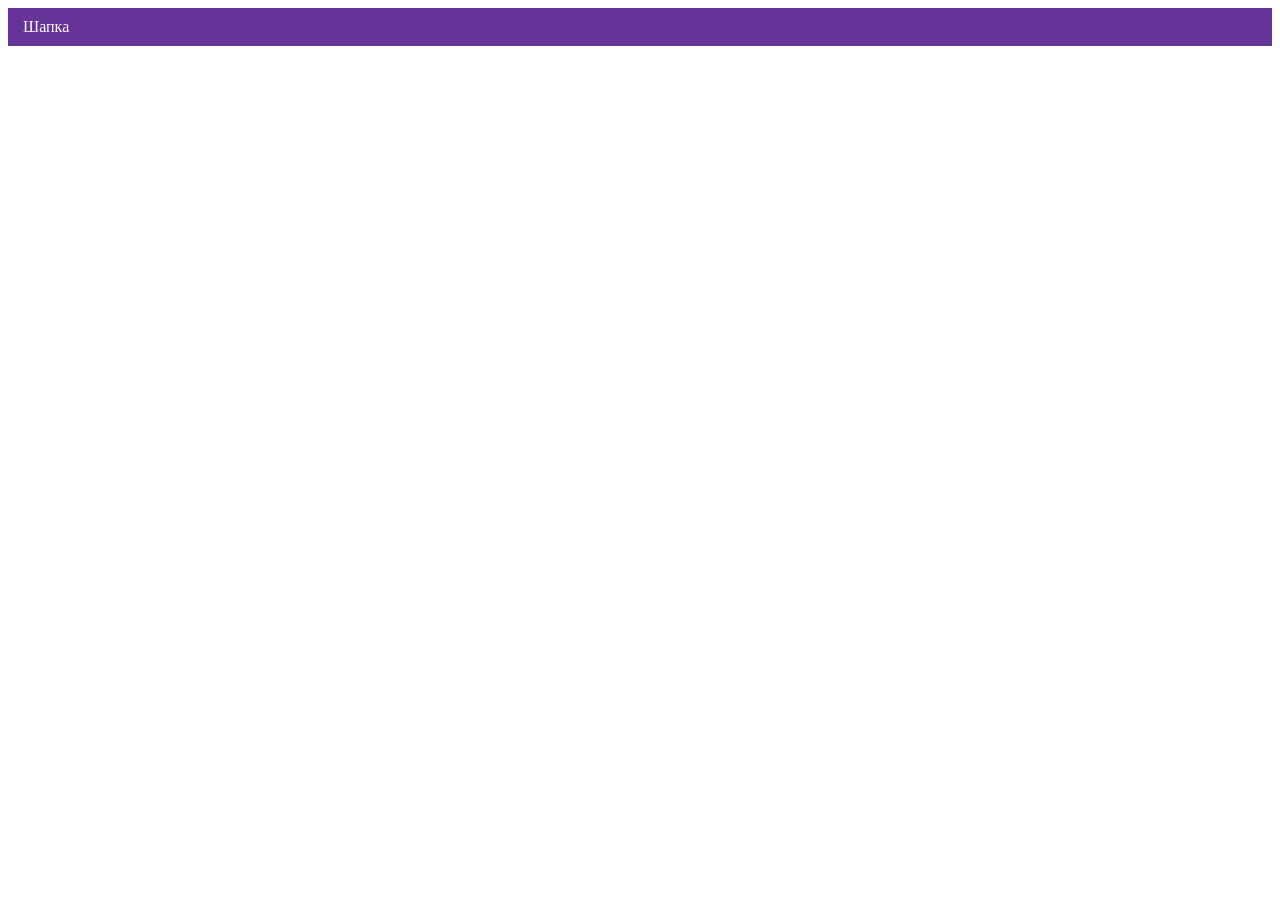
==== index.html @ 8c5cdfcb "Deploying to gh-pages from @ htmlacademy-adaptive/2445839-cat-energy-31@2da6310a0660a07b5dd349ba424e" ====
<!DOCTYPE html><html class="page" lang="ru"><head><meta charset="UTF-8"><title>Название проекта</title><meta name="viewport" content="width=device-width,initial-scale=1"><link rel="stylesheet" href="styles/styles.css"><script src="scripts/index.js" defer="defer"></script></head><body class="page__body"><header class="header">Шапка</header></body></html>
---- styles/styles.css ----
.header{color:#fff;background-color:#639;padding:10px 15px}
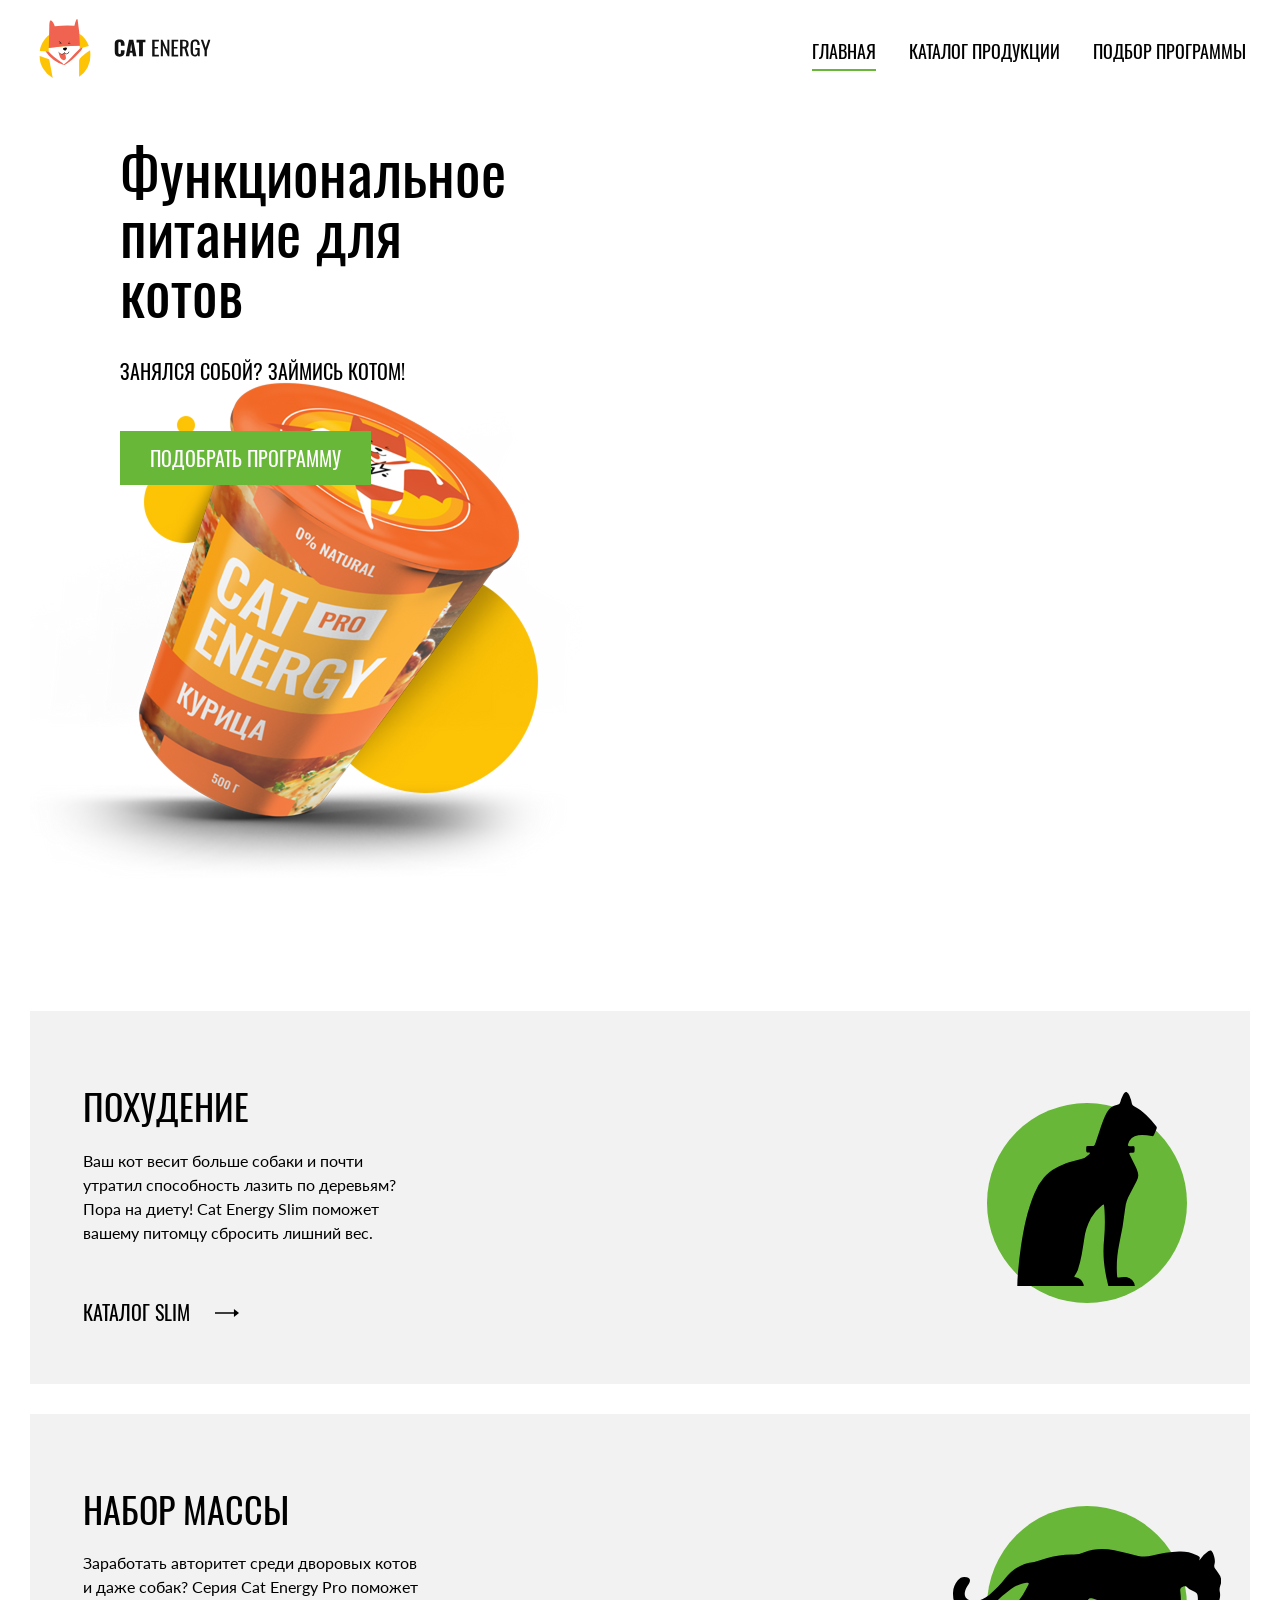
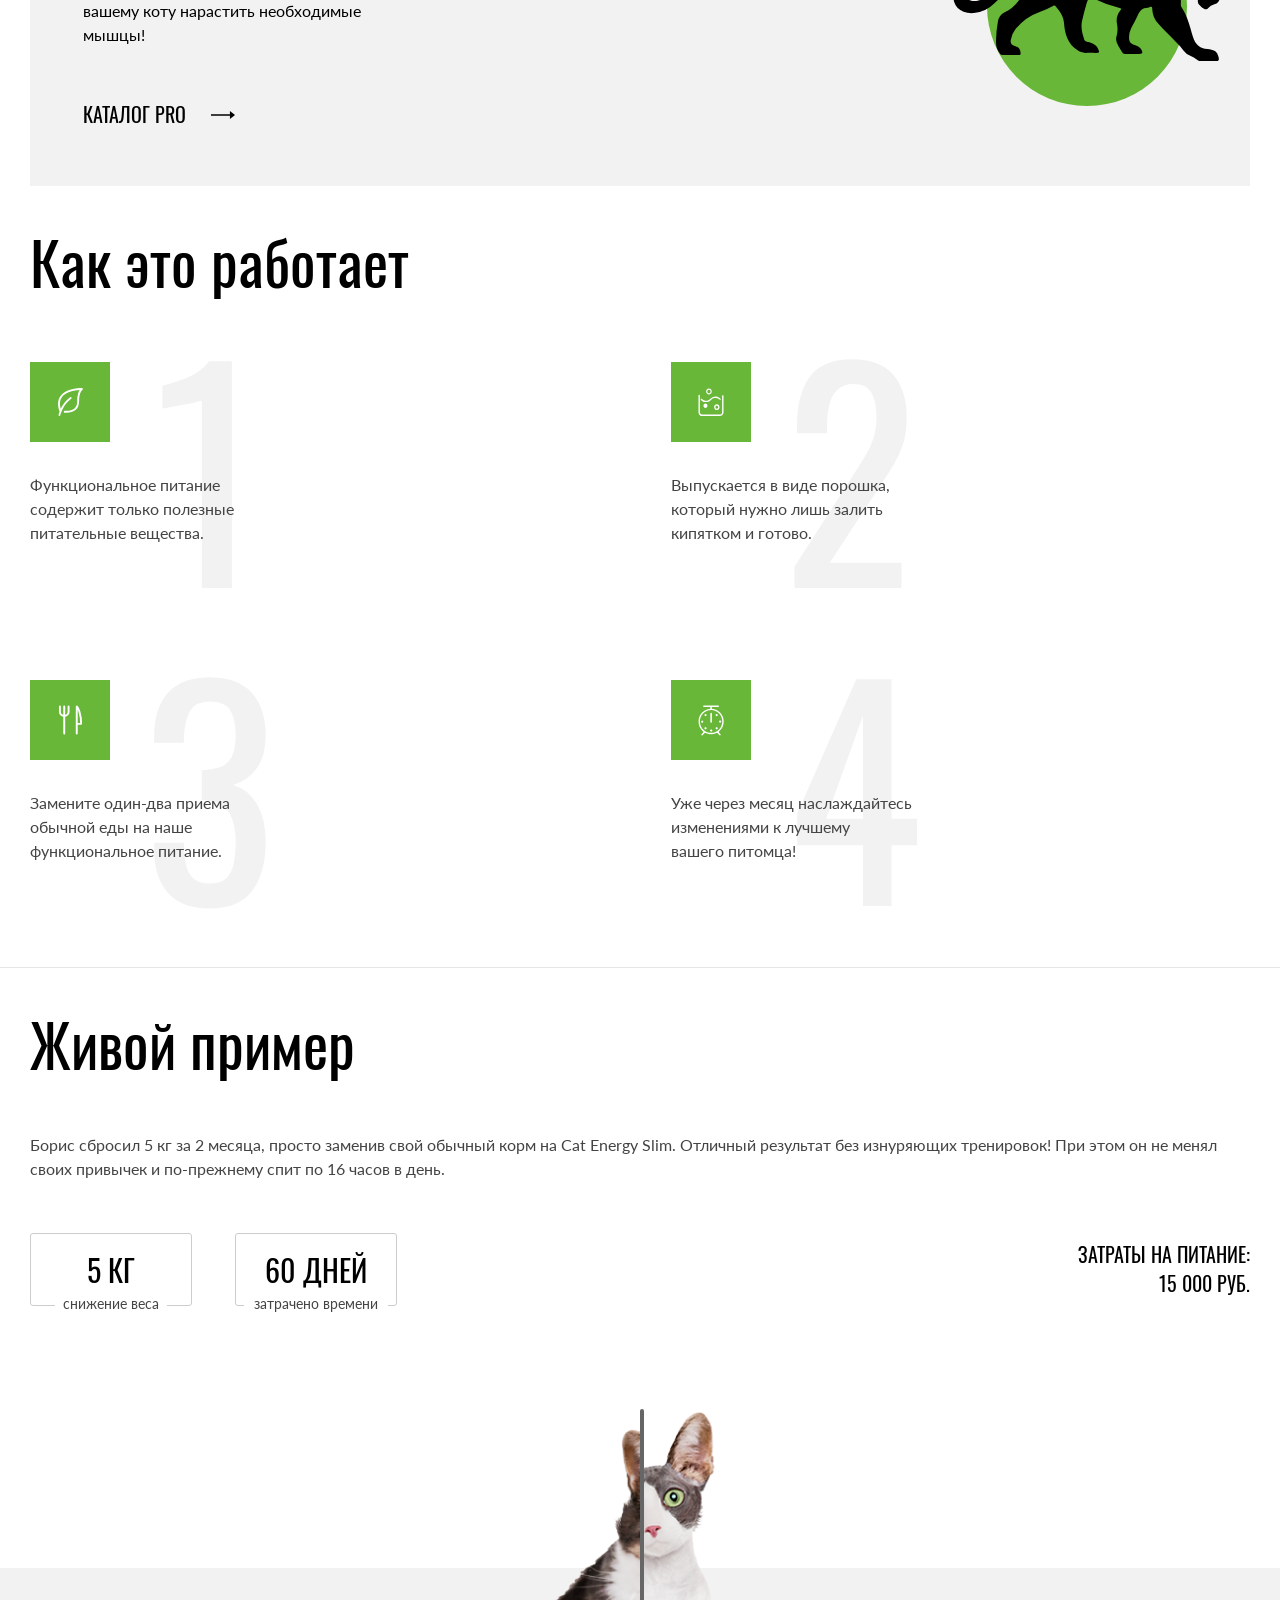
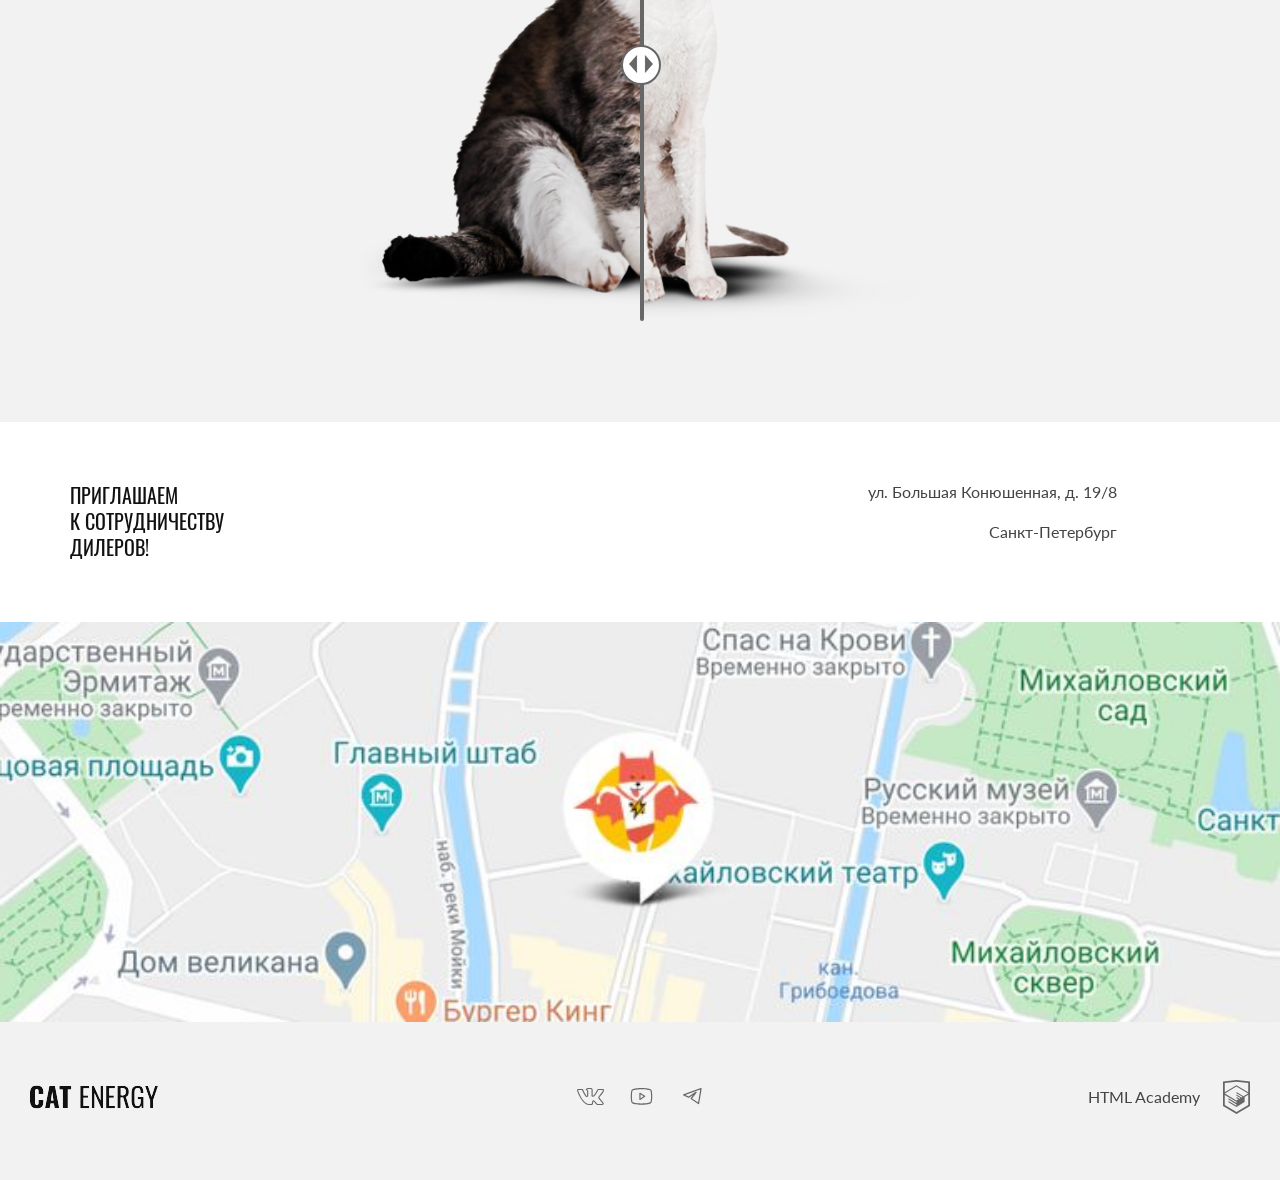
==== commit 5e0b0ff3: "Deploying to gh-pages from @ htmlacademy-adaptive/2445839-cat-energy-31@382e141950855c480a4fcdc29a08" ====
--- a/index.html
+++ b/index.html
@@ -1 +1 @@
-<!DOCTYPE html><html class="page" lang="ru"><head><meta charset="UTF-8"><title>Название проекта</title><meta name="viewport" content="width=device-width,initial-scale=1"><link rel="stylesheet" href="styles/styles.css"><script src="scripts/index.js" defer="defer"></script></head><body class="page__body"><header class="header">Шапка</header></body></html>+<!DOCTYPE html><html class="page" lang="ru"><head><meta charset="UTF-8"><title>Кэт энерджи</title><meta name="viewport" content="width=device-width,initial-scale=1"><link rel="stylesheet" href="styles/styles.css"><link rel="apple-touch-icon" sizes="512x512" href="favicons/android-chrome-512x512.png"><link rel="apple-touch-icon" type="image/png" sizes="192x192" href="favicons/android-chrome-192x192.png"><link rel="apple-touch-icon" sizes="152x152" href="favicons/apple-icon-152x152.png"><link rel="icon" type="image/png" sizes="32x32" href="favicons/favicon-32x32.png"><link rel="icon" type="image/png" sizes="16x16" href="favicons/favicon-16x16.png"><link rel="manifest" href="manifest.webmanifest"><script src="scripts/index.js" defer="defer"></script></head><body class="page__body page__body--color"><!-- шапка сайта --><header class="main-header"><div class="main-header__container container"><a class="logo" href="index.html" aria-label="Логотип компании «Кэт энерджи»"><picture><source media="(min-width:1200px)" width="70" height="59" srcset="images/icons/logo-desktop.svg" type="image/svg+xml"><source media="(min-width:768px)" width="60" height="50" srcset="images/icons/logo-tablet.svg" type="image/svg+xml"><img src="images/icons/logo-mobile.svg" width="33" height="38" alt="Логотип «Супер котик»."></picture><svg class="logo__icon logo__icon--name" focusable="false" role="img" xmlns="http://www.w3.org/2000/svg" width="118" height="21" viewBox="0 0 128 24"><use href="icons/stack.svg#logotypes_logo2-mobile"></use></svg></a><nav class="main-nav main-nav--nojs main-nav--closed"><button class="main-nav__toggle" type="button"><span class="visually-hidden">Открывает меню навигации.</span></button><ul class="sate sate--color"><li class="sate__item sate__item--current sate__item--active"><a class="sate__link" href="#">Главная</a></li><li class="sate__item"><a class="sate__link" href="catalog.html">Каталог продукции</a></li><li class="sate__item"><a class="sate__link" href="#">Подбор программы</a></li></ul></nav></div></header><main class="main-container"><!--  питание для котов --><section class="offer"><div class="container"><div class="offer__wrapper"><h1 class="offer__title">Функциональное питание для котов</h1><p class="offer__text">Занялся собой? Займись котом!</p><a class="offer__link button button--secondary" href="#">Подобрать программу</a></div><div class="offer__images-wrapper"><picture><source media="(min-width:1200px)" width="552" height="499" type="image/png" srcset="images/offer/index-can-desktop@1x.png, images/offer/index-can-desktop@2x.png 2x"><source media="(min-width:768px)" width="709" height="609" srcset="images/offer/index-can-tablet@1x.png, images/offer/index-can-tablet@2x.png 2x" type="image/png"><img class="offer__img" src="images/offer/index-can-mobile@1x.png" width="280" height="270" alt="Питание «Кэт энерджи» с курицей объем 500г." srcset="images/offer/index-can-mobile@2x.png 2x"></picture></div></div></section><!-- Преимущество питания «Кэт энерджи». --><section class="advantages"><div class="container"><h2 class="visually-hidden">Преимущество питания «Кэт энерджи».</h2><ul class="advantages__list"><li class="advantages__item advantages__item--skinny"><h3 class="advantages__title advantages__title--weight-loss">Похудение</h3><p class="advantages__text">Ваш кот весит больше собаки и почти утратил способность лазить по деревьям? Пора на диету! Cat Energy Slim поможет вашему питомцу сбросить лишний вес.</p><a class="advantages__link" href="#">Каталог slim</a></li><li class="advantages__item advantages__item--full"><h3 class="advantages__title advantages__title--weight-gain">Набор массы</h3><p class="advantages__text">Заработать авторитет среди дворовых котов и даже собак? Серия Cat Energy Pro поможет вашему коту нарастить необходимые мышцы!</p><a class="advantages__link" href="#">Каталог pro</a></li></ul></div></section><!-- Достоинство нашей продукции --><section class="dignities"><div class="dignities__container container"><h2 class="visually-hidden">Достоинство нашей продукции.</h2><h3 class="dignities__title">Как это работает</h3><ol class="dignities__list"><li class="dignities__item dignities__item--offer dignities__item--food"><p class="dignities__text">Функциональное питание содержит только полезные питательные вещества.</p></li><li class="dignities__item dignities__item--offer dignities__item--nutrients"><p class="dignities__text">Выпускается в виде порошка, который нужно лишь залить кипятком и готово.</p></li><li class="dignities__item dignities__item--offer dignities__item--replace"><p class="dignities__text">Замените один-два приема обычной еды на наше функциональное питание.</p></li><li class="dignities__item dignities__item--offer dignities__item--changes"><p class="dignities__text">Уже через месяц наслаждайтесь изменениями к лучшему вашего&nbsp;питомца!</p></li></ol></div></section><!-- живой пример --><div class="common"><div class="common__container container"><section class="example"><!-- <div class="example__container container"> --><h2 class="visually-hidden">История живого примера о пользе питания «Кэт энерджи».</h2><h3 class="example__title">Живой пример</h3><div class="example__holderbox"><p class="example__text">Борис сбросил 5 кг за 2 месяца, просто заменив свой обычный корм на Cat Energy Slim. Отличный результат без&nbsp;изнуряющих тренировок! При этом он не менял своих привычек и по-прежнему спит по 16 часов в день.</p><div class="example__box"><div class="example__wrapper"><div class="example__achievement"><b class="example__achievement-desc">5 кг</b><p class="example__achievement-title">снижение веса</p></div><div class="example__achievement"><b class="example__achievement-desc">60 дней</b><p class="example__achievement-title example__achievement-title--title">затрачено времени</p></div></div><!-- </div> --><div class="example__desc-wrapper"><span class="example__desc">Затраты на питание:</span> <span class="example__price">15 000 руб.</span></div></div></div><!-- </div> --></section><!-- слайдер --><section class="slider"><!-- <div class="slider__container container"> --><h2 class="visually-hidden">Слайдер</h2><div class="slider__images" style="--curtain-place: 0.5;"><picture><source media=" (min-width:768px)" width="560" height="512" type="image/png" srcset="images/slider/slider1-desktop@1x.png, images/slider/slider1-desktop@2x.png 2x"><img class="slider__img slider__img--before" src="images/slider/slider1-mobile@1x.png" width="280" height="256" alt="Первый фрагмент: «Толстый кот»." srcset="images/slider/slider1-mobile@2x.png 2x"></picture><div class="slider__toggles"><button class="slider__toggle slider__toggle--forward" type="button"><span class="visually-hidden">Вперед</span></button></div><picture><source media="(min-width:768px)" width="560" height="512" type="image/png" srcset="images/slider/slider2-desktop@1x.png, images/slider/slider2-desktop@2x.png 2x"><img class="slider__img slider__img--after" src="images/slider/slider2-mobile@1x.png" width="280" height="256" alt="Второй фрагмент «Худой кот»." srcset="images/slider/slider2-mobile@2x.png 2x"></picture></div></section></div></div></main><!-- футер --><footer class="main-footer"><!-- наш адрес --><section class="address"><h2 class="visually-hidden">Наш адрес</h2><div class="address__container container"><div class="address__wrapper"><p class="address__text">Приглашаем<br>к сотрудничеству<br>дилеров!</p><address class="address__info"><p class="address__info-text">ул. Большая Конюшенная, д.&nbsp;19/8 <span class="address__info-desc">Санкт-Петербург</span></p></address></div></div><div class="address__map"><iframe src="https://www.google.com/maps/embed?pb=!1m18!1m12!1m3!1d577343.9846791526!2d36.72620054888021!3d55.580257059695626!2m3!1f0!2f0!3f0!3m2!1i1024!2i768!4f13.1!3m3!1m2!1s0x46b54afc73d4b0c9%3A0x3d44d6cc5757cf4c!2sMoscow!5e0!3m2!1sen!2sru!4v1716746163456!5m2!1sen!2sru" allowfullscreen="" loading="lazy" referrerpolicy="no-referrer-when-downgrade"></iframe></div></section><section class="main-footer__social"><div class="main-footer__container container"><h2 class="visually-hidden">Социальные сети подвала.</h2><div class="name-logo"><a class="name-logo__link" href="index.html" aria-label="Логотип компании «Кэт энерджи»"><svg class="name-logo__icon" focusable="false" role="img" xmlns="http://www.w3.org/2000/svg" width="128" height="24" viewBox="0 0 128 24"><use href="icons/stack.svg#logotypes_logo2-mobile"></use></svg></a></div><ul class="social"><li class="social__item"><a class="social__link social__link--vkontakte" aria-label="Вконтакте" href="#"></a></li><li class="social__item"><a class="social__link social__link--youtube" aria-label="Ютуб" href="#"></a></li><li class="social__item"><a class="social__link social__link--telegram" aria-label="Телеграмм" href="#"></a></li></ul><div class="copy"><a class="copy__link copy__link--icon" href="https://htmlacademy.ru/intensive/adaptive" aria-label="Сайт компании «HTML Academy»"><span class="copy__text">HTML Academy</span></a></div></div></section></footer><script src="index.js"></script></body></html>
--- a/styles/styles.css
+++ b/styles/styles.css
@@ -1 +1 @@
-.header{color:#fff;background-color:#639;padding:10px 15px}+@font-face{font-family:Oswald;font-weight:400;font-style:normal;src:url(../fonts/oswald/oswaldregular.woff2)format("woff2")}@font-face{font-family:Lato;font-weight:400;font-style:normal;src:url(../fonts/lato/Lato-Regular.woff2)format("woff2")}*,* :before,* :after{box-sizing:border-box}picture,source{display:contents}body{color:#444;font-family:Lato,Oswald,Arial,sans-serif;font-style:normal;font-weight:400}.page{height:100%;margin:0 auto}.page__body{color:#444;background-color:#fff;flex-direction:column;min-width:320px;min-height:100%;margin:0 auto;font-family:Lato,Oswald,Arial,sans-serif;font-style:normal;font-weight:400;display:flex}@media (width>=1440px){.page__body--color:before{content:"";background-image:-webkit-linear-gradient(#68b738d9 60% 60%),-webkit-image-set(url(../images/offer/cat-desktop@1x.jpg) 1x),-webkit-linear-gradient(#3e3c40 60% 50%);background-image:linear-gradient(#68b738d9 60% 60%),image-set("../images/offer/cat-desktop@1x.jpg" 1x),linear-gradient(#3e3c40 60% 50%);background-position:0;background-size:50%,720px 694px contain;background-repeat:no-repeat;width:50%;height:694px;position:absolute;right:0}}.container{width:100%;margin:0 auto;padding:0 20px}@media (width>=768px){.container{padding:0 30px}}@media (width>=1440px){.container{max-width:1440px;padding:0 110px;position:relative}}.visually-hidden{clip:rept 0 0 0 0;border:0;width:1px;height:1px;margin:-1px;padding:0;position:absolute;overflow:hidden}.button{text-align:center;color:#fff;text-transform:uppercase;cursor:pointer;background-color:#68b738;border:none;align-self:center;width:auto;min-height:40px;padding:10px 30px;font-family:Oswald,Aria,sans-serif;font-size:16px;line-height:20px;text-decoration:none;display:block}.button:disabled{fill:#222;cursor:default;opacity:.3}.button:not(:disabled):hover,.button:not(:disabled):focus-visible{background-color:#5eaa2f}.button:not(:disabled):active{color:#ffffff4d;background-color:#5eaa2f}.button--primary{color:#444;background-color:#f2f2f2;width:100%}.button--primary:not(:disabled):hover,.button--primary:not(:disabled):focus-visible,.button--primary:not(:disabled):active{color:#444;background-color:#ebebeb}.button--primary:not(:disabled):active{opacity:.7;color:#444}.button--position{position:absolute}.button--big{width:100%}.main-header{width:100%;min-height:38px;margin:0 auto;padding-top:13px;padding-bottom:15px}@media (width>=768px){.main-header{padding:0}}.main-header__container{position:relative}@media (width<=767px){.main-header__container{padding:0}}@media (width>=768px){.main-header__container{justify-content:space-between;align-items:center;column-gap:85px;margin-top:25px;display:flex}}@media (width>=1440px){.main-header__container{margin-top:58px}}.logo{text-align:center;align-items:center;height:38px;display:flex}@media (width<=767px){.logo{padding-left:20px}}@media (width>=768px){.logo{min-width:174px;margin-bottom:0;padding:0}}.logo:not([href]) .logo__icon{color:#222;cursor:default;opacity:.5}.logo[href]:hover,.logo[href]:focus-visible,.logo[href]:hover .logo__icon,.logo[href]:focus-visible .logo__icon{opacity:.8}.logo[href]:active,.logo[href]:active .logo__icon{opacity:.6}.logo__icon--name{width:101px;height:18px;margin-left:56px}@media (width>=768px){.logo__icon--name{margin-left:12px}}@media (width>=1440px){.logo__icon--name{width:118px;height:21px}}.logo__icon--catalog{height:21px}@media (width<=767px){.main-nav{align-content:center;width:100%}.main-nav--opened .sate{z-index:10;background-color:#fff;width:100%;min-height:20vh;display:block;position:absolute;top:35px;left:0}.main-nav--closed .main-nav__toggle:before{content:"";background-color:#000;width:24px;height:24px;display:block;-webkit-mask-image:url(../icons/stack.svg#logotypes_burger);mask-image:url(../icons/stack.svg#logotypes_burger);-webkit-mask-size:24px;mask-size:24px}.main-nav--opened .main-nav__toggle:before{content:"";background-color:#000;width:25px;height:25px;display:block;-webkit-mask-image:url(../icons/stack.svg#logotypes_Logo_cross);mask-image:url(../icons/stack.svg#logotypes_Logo_cross);-webkit-mask-size:25px;mask-size:25px}.main-nav--nojs .sate{margin-top:15px;display:block;position:static}}@media (width<=767px) and (width>=768px){.main-nav{text-align:center;align-items:center;gap:94px}}@media (width<=767px) and (width>=1440px){.main-nav{justify-content:space-between;display:flex}}@media (width<=767px){.main-nav .main-nav__toggle--close:before{content:"";background-color:#000;width:24px;height:24px;display:block;-webkit-mask-image:url(../icons/stack.svg#logotypes_burger);mask-image:url(../icons/stack.svg#logotypes_burger);-webkit-mask-size:24px;mask-size:24px}.main-nav .main-nav__toggle--open:before{content:"";background-color:#000;width:25px;height:25px;display:block;-webkit-mask-image:url(../icons/stack.svg#logotypes_Logo_cross);mask-image:url(../icons/stack.svg#logotypes_Logo_cross);-webkit-mask-size:25px;mask-size:25px}.main-nav--nojs .main-nav__toggle{display:none}}.main-nav__wrapper{flex-wrap:wrap;display:flex}.main-nav__wrapper--opened .sate{z-index:10;background-color:#fff;width:100%;min-height:20vh;display:block;position:absolute;top:52px;left:0}.main-nav__toggle{text-align:end;cursor:pointer;background-color:#0000;border:none;padding:0;position:absolute;top:5px;right:20px;-webkit-mask-position:50%;mask-position:50%;-webkit-mask-repeat:no-repeat;mask-repeat:no-repeat}.main-nav__toggle:disabled{cursor:default;opacity:.3;background-color:#222}.main-nav__toggle:not(:disabled):hover,.main-nav__toggle:not(:disabled):focus-visible{opacity:.7}.main-nav__toggle:not(:disabled):active{opacity:.5}@media (width>=768px){.main-nav__toggle{display:none}}.main-nav__toggle--open .main-nav__sate{z-index:10;background-color:#fff;width:100%;min-height:40vh;display:block;position:absolute;top:0;left:0}.sate{text-transform:uppercase;color:#000;background-color:#fff;flex-wrap:wrap;margin:15px 0 0;padding:0;font-family:Oswald,Aria,sans-serif;font-size:20px;line-height:20px;list-style-type:none;display:none}@media (width>=768px){.sate{justify-content:space-between;gap:33px;margin-top:0;margin-right:4px;font-size:18px;line-height:24px;display:flex}}@media (width>=1440px){.sate{gap:35px;min-height:36px;margin-right:0;font-size:20px;line-height:29px}.sate--color{background-color:#0000;justify-content:end;width:580px}.sate--color .sate__link{color:#fff}}.sate__item{border-top:1px solid #e6e6e6}@media (width>=768px){.sate__item{border:none;padding:0}}.sate__link{color:#000;text-align:center;flex-wrap:wrap;padding:22px 0 24px;text-decoration:none;display:block}.sate__link:not([href]){color:#222;cursor:default;opacity:.3}.sate__link[href]:hover,.sate__link[href]:focus-visible,.sate__link[href]:active{opacity:.6}.sate__link[href]:active{opacity:.3}@media (width>=768px){.sate__link{padding:14px 0 8px}}.sate__item--current{position:relative}@media (width>=768px){.sate__item--current{display:inline-block}.sate__item--current:before{content:"";background-color:#68b738;width:100%;height:2px;position:absolute;bottom:0;left:0}}@media (width>=1440px){.sate__item--active:before{content:"";background-color:#fff;width:100%;height:2px;position:absolute;bottom:0;left:0}}.main-container{flex-grow:1}.offer{text-align:center;background-image:-webkit-linear-gradient(#68b738d9 63%,#fff 40%),-webkit-image-set(url(../images/offer/cat-mobile@1x.jpg) 1x),-webkit-linear-gradient(90deg,#515055 60%,#444348 50%);background-image:linear-gradient(#68b738d9 63%,#fff 40%),image-set("../images/offer/cat-mobile@1x.jpg" 1x),linear-gradient(90deg,#515055 60%,#444348 50%);background-position:50% 0;background-repeat:no-repeat;background-size:100%,320px 302px;width:100%;min-height:400px;padding:27px 0 42px;position:relative}@media (width>=768px){.offer{background-image:none;min-height:120px;margin-bottom:526px;padding:0}}@media (width>=1440px){.offer{margin-bottom:266px}}.offer__wrapper{flex-direction:column;width:100%;display:flex}@media (width>=768px){.offer__wrapper{width:416px;margin-top:70px;margin-left:90px}}@media (width>=1440px){.offer__wrapper{margin-top:115px;margin-left:80px}}.offer__title{color:#fff;text-align:center;flex-wrap:wrap;min-height:72px;margin:0 auto 25px;font-family:Oswald,Aria,sans-serif;font-size:36px;font-weight:400;line-height:36px;display:flex}@media (width>=768px){.offer__title{color:#000;text-align:left;background-image:none;min-height:120px;margin:0 0 40px;font-size:60px;line-height:60px}}.offer__text{text-transform:uppercase;color:#fff;flex-wrap:wrap;min-height:14px;margin:0 0 29px;padding:0;font-family:Oswald,Aria,sans-serif;font-size:14px;line-height:14px}@media (width>=768px){.offer__text{color:#000;text-align:left;margin-bottom:50px;font-size:20px;line-height:20px}}.offer__link{align-content:center;align-self:center;min-width:280px;font-size:16px;line-height:20px;display:block;position:absolute;bottom:0}@media (width>=768px){.offer__link{align-self:start;min-width:244px;min-height:54px;font-size:20px;line-height:26px;position:static}}.offer__images-wrapper{justify-content:center;display:flex}@media (width>=768px){.offer__images-wrapper{justify-content:start}.offer__img{z-index:-1;display:block;position:absolute;top:70%}}@media (width>=1440px){.offer__img{z-index:2;top:-82px;right:330px}}.advantages{color:#000;margin:20px 0}@media (width>=768px){.advantages{margin:0 0 45px}}@media (width>=1440px){.advantages{margin:82px 0 71px}}.advantages__list{grid-template-columns:1fr;gap:20px;margin:0;padding:0;list-style-type:none;display:grid;position:relative}.advantages__list:last-child{margin-bottom:0}@media (width>=768px){.advantages__list{gap:30px}}@media (width>=1440px){.advantages__list{grid-template-columns:1fr 1fr;gap:80px;display:grid}}.advantages__item{background-color:#f2f2f2;flex-wrap:wrap;width:100%;min-height:266px;padding:30px 20px 18px;position:relative}.advantages__item:before{content:"";background-color:#68b738;border-radius:50%;width:50px;height:50px;position:absolute;top:25px;left:20px}@media (width>=768px){.advantages__item:before{width:200px;height:200px;top:92px;left:auto;right:63px}}@media (width>=1440px){.advantages__item:before{width:100px;height:100px;top:47px;left:52px;right:auto}}@media (width>=768px){.advantages__item{width:100%;min-height:372px;padding:77px 63px 53px 53px}}@media (width>=1440px){.advantages__item{padding:41px 61px 55px 52px}}.advantages__item--skinny:after{content:"";background-image:url(../icons/stack.svg#advantages_cat-slim);background-position:0 0;background-repeat:no-repeat;background-size:36px 50px;width:36px;height:50px;position:absolute;top:22px;left:28px}@media (width>=768px){.advantages__item--skinny:after{background-size:140px 194px;width:140px;height:194px;top:81px;left:auto;right:93px}}@media (width>=1440px){.advantages__item--skinny:after{background-size:70px 97px;width:70px;height:97px;top:41px;left:67px;right:auto}}.advantages__item--full:after{content:"";background-image:url(../icons/stack.svg#advantages_cat2-slim);background-position:0;background-repeat:no-repeat;background-size:67px 28px;width:67px;height:28px;position:absolute;top:33px;left:12px}@media (width>=768px){.advantages__item--full:after{background-size:268px 112px;width:268px;height:112px;top:135px;left:auto;right:29px}}@media (width>=1440px){.advantages__item--full:after{background-size:134px 56px;width:134px;height:56px;top:67px;left:33px;right:auto}}.advantages__title{text-transform:uppercase;text-align:end;flex-wrap:wrap;min-height:37px;margin:0 0 29px;padding-left:70px;font-family:Oswald,Aria,sans-serif;font-size:24px;font-weight:400;line-height:37px}@media (width>=768px){.advantages__title{text-align:left;margin-bottom:24px;padding-left:0;font-size:36px;line-height:36px}}@media (width>=1440px){.advantages__title{text-align:end;align-content:center;min-height:36px;margin-bottom:73px;padding-top:38px;padding-left:162px}}.advantages__title--weight-loss{width:180px}@media (width>=1440px){.advantages__title--weight-loss{width:326px}}.advantages__title--weight-gain{flex-wrap:wrap;width:208px}@media (width>=768px){.advantages__title--weight-gain{width:206px;min-height:36px}}@media (width>=1440px){.advantages__title--weight-gain{width:368px}}.advantages__text{flex-wrap:wrap;width:100%;margin:0 0 38px;font-family:Lato,Aria,sans-serif;font-size:14px;font-weight:400;line-height:18px}@media (width>=768px){.advantages__text{width:340px;min-height:96px;margin-bottom:48px;font-size:16px;line-height:24px}}@media (width>=1440px){.advantages__text{width:100%;min-height:72px;margin-bottom:23px}}.advantages__link{text-align:left;color:#000;text-transform:uppercase;flex-wrap:wrap;align-items:center;width:100%;min-height:24px;padding:4px 0;font-family:Oswald,Aria,sans-serif;font-size:16px;line-height:16px;text-decoration:none;display:inline-block;position:relative}.advantages__link:before{content:"";background-color:#d9d9d9;width:100%;height:1px;position:absolute;top:-15px;left:0}@media (width>=768px){.advantages__link:before{height:0}}.advantages__link:after{content:"";background-color:#000;width:24px;height:12px;margin-left:15px;display:inline-block;position:absolute;top:7px;-webkit-mask-image:url(../icons/stack.svg#advantages_arrow-big);mask-image:url(../icons/stack.svg#advantages_arrow-big);-webkit-mask-position:50%;mask-position:50%;-webkit-mask-size:24px 12px;mask-size:24px 12px;-webkit-mask-repeat:no-repeat;mask-repeat:no-repeat}@media (width>=768px){.advantages__link:after{margin-left:25px;top:14px}}.advantages__link:not([href]):after{fill:#222;cursor:default;opacity:.3}.advantages__link[href]:hover:after,.advantages__link[href]:focus-visible:after{width:32px;height:12px;-webkit-mask-size:32px 12px;mask-size:32px 12px}.advantages__link[href]:active,.advantages__link[href]:active:before{opacity:.3}@media (width>=768px){.advantages__link{width:165px;min-height:38px;font-size:20px;line-height:30px}}.dignities{width:100%;min-height:100%;margin-bottom:49px;position:relative}@media (width>=768px){.dignities{margin-bottom:47px}.dignities:before{content:"";border-bottom:1px solid #e6e6e6;width:100%;height:1px;position:absolute;bottom:-47px}}@media (width>=1440px){.dignities{margin-bottom:69px}.dignities:before{border-bottom:none;height:0}}.dignities__title{color:#000;flex-wrap:wrap;margin:0 0 40px;font-family:Oswald,Aria,sans-serif;font-size:36px;font-weight:400;line-height:40px}@media (width>=768px){.dignities__title{margin-bottom:31px;font-size:60px;line-height:60px}}.dignities__list{counter-reset:example 0;grid-template-columns:1fr;width:100%;margin:0;padding:0;list-style-type:none;display:grid}@media (width>=768px){.dignities__list{grid-template-columns:repeat(2,auto);gap:37px 63px}}@media (width>=1440px){.dignities__list{grid-template-columns:repeat(4,auto);gap:0}}.dignities__item{counter-increment:example 1;min-height:60px;margin-bottom:20px;padding-left:80px;display:flex;position:relative}.dignities__item:last-child{margin-bottom:0}.dignities__item--offer{width:100%}.dignities__item--offer:after{content:"";background-color:#68b738;background-position:50%;background-repeat:no-repeat;align-content:center;width:60px;height:60px;position:absolute;top:0;left:0}@media (width>=768px){.dignities__item--offer:after{width:80px;height:80px;top:40px;left:0}.dignities__item{min-height:280px;margin:0;padding-left:0}.dignities__item:before{text-align:end;content:counters(example,".");font-family:Oswald,Aria,sans-serif;font-weight:inherit;color:#f2f2f2;font-size:280px;line-height:280px;position:absolute;right:0}}.dignities__item--food:after{background-image:url(../icons/stack.svg#dignities_icon-leaf);background-size:24px 28px}@media (width>=768px){.dignities__item--food{width:230px;margin-right:94px}.dignities__item--food:after{background-size:30px 32px}}.dignities__item--nutrients:after{background-image:url(../icons/stack.svg#dignities_icon-powder);background-size:26px 29px}@media (width>=768px){.dignities__item--nutrients{width:246px;margin-right:79px}}.dignities__item--replace:after{background-image:url(../icons/stack.svg#dignities_icon-eat);background-size:25px 30px}@media (width>=768px){.dignities__item--replace{width:247px;margin-right:77px}}.dignities__item--changes:after{background-image:url(../icons/stack.svg#dignities_icon-watch);background-size:26px 31px}@media (width>=768px){.dignities__item--changes{width:250px}.dignities__item--changes:after{margin-right:0}}.dignities__text{flex-wrap:wrap;width:100%;margin:0;padding:2px 0 4px;font-family:Lato,Aria,sans-serif;font-size:14px;line-height:18px}@media (width>=768px){.dignities__text{text-align:start;z-index:2;align-self:end;margin-bottom:54px;padding-top:151px;font-size:16px;line-height:24px}}.common{background-color:#eaeaea}@media (width>=768px){.common{background-image:linear-gradient(#fff 55%,#f2f2f2 55%)}}@media (width>=1440px){.common{background-image:linear-gradient(#fff 23%,#f2f2f2 23%)}.common__container{justify-content:space-between;display:flex}}.example{font-weight:inherit;padding:25px 0 20px}@media (width>=768px){.example{margin:92px 0 74px;padding:0}}@media (width>=1440px){.example{margin-top:0;margin-bottom:0}}.example__title{font-family:Oswald,Aria,sans-serif;font-size:36px;font-weight:inherit;color:#000;flex-wrap:wrap;min-height:40px;margin:0 0 40px;line-height:40px}@media (width>=768px){.example__title{min-height:60px;margin-bottom:60px;font-size:60px;line-height:60px}}@media (width>=1440px){.example__title{margin-bottom:76px}.example__holderbox{width:436px;min-height:317px;padding:70px 0 75px}}.example__text{text-align:left;flex-wrap:wrap;margin:0 0 12px;font-family:Lato,Aria,sans-serif;font-size:14px;line-height:18px}@media (width>=768px){.example__text{font-size:16px;line-height:24px}}@media (width>=1440px){.example__text{margin:0}}@media (width>=768px){.example__box{column-gap:43px;margin-top:52px;margin-left:auto;display:flex}}@media (width>=1440px){.example__box{flex-wrap:wrap;margin-top:69px}}.example__wrapper{grid-template-columns:repeat(2,1fr);align-content:center;gap:32px;min-height:70px;margin-bottom:29px;display:grid}@media (width>=768px){.example__wrapper{gap:43px}}@media (width>=1440px){.example__wrapper{margin-bottom:60px}}.example__achievement{text-align:center;border:1px solid #cdcdcd;border-radius:3px;align-content:center;min-width:124px;min-height:56px;padding:14px 12px 15px;position:relative}@media (width>=768px){.example__achievement{width:162px;min-height:73px}}.example__achievement-desc{font-weight:inherit;text-align:center;color:#000;text-transform:uppercase;flex-wrap:wrap;min-height:24px;padding:0 auto;font-family:Oswald,Aria,sans-serif;font-size:24px;line-height:24px}@media (width>=768px){.example__achievement-desc{padding-bottom:11px;font-size:30px;line-height:37px}}.example__achievement-title{background-color:#eaeaea;width:70%;min-height:24px;margin:0;padding:0 10px;font-family:Lato,Aria,sans-serif;font-size:12px;line-height:12px;display:block;position:absolute;top:calc(100% - 8px);left:50%;transform:translate(-50%)}@media (width>=768px){.example__achievement-title{background-color:#fff;min-height:14px;padding:0 5px;font-size:14px;line-height:14px}.example__achievement-title--title{width:90%}}@media (width>=1440px){.example__achievement-title{background-color:#f2f2f2}}.example__desc-wrapper{text-transform:uppercase;color:#000;flex-wrap:wrap;justify-content:center;margin:0 auto;display:flex}@media (width>=768px){.example__desc-wrapper{flex-direction:column;justify-content:start;margin:0 0 0 auto;padding-top:11px}}@media (width>=1440px){.example__desc-wrapper{flex-direction:row;margin:0;padding:0}}.example__desc{font-family:Oswald,Aria,sans-serif;font-size:14px;font-weight:400;line-height:20px}@media (width>=768px){.example__desc{text-align:end;min-height:20px;margin:0;font-size:20px;line-height:20px}}@media (width>=1440px){.example__desc{margin-right:65px}}.example__price{text-transform:uppercase;color:#000;flex-wrap:wrap;margin-left:3px;font-family:Oswald,Aria,sans-serif;font-size:14px;line-height:20px;display:block}@media (width>=768px){.example__price{text-align:end;min-height:20px;margin:0;padding-top:9px;font-size:20px;line-height:20px;display:block}}@media (width>=1440px){.example__price{padding:0}}.slider{margin:0 auto;padding-bottom:40px;position:relative}@media (width>=768px){.slider{padding-bottom:101px}}@media (width>=1440px){.slider{width:560px;margin:0;padding-bottom:85px}}.slider__images{--curtain-place:.5;grid-template-columns:calc(var(--curtain-place)*100%)auto calc((1 - var(--curtain-place))*100%);aspect-ratio:280/256;width:min(100%,560px);margin:0 auto;display:grid;position:relative}.slider__img{object-fit:cover;width:100%;height:100%;display:block}.slider__img--before{object-position:left}.slider__img--after{object-position:right}.slider__toggles{position:relative}.slider__toggle{cursor:pointer;background-color:#666;border:none;border-radius:2px;width:4px;height:100%;padding:0;position:absolute;top:0;left:51%}@media (width>=1440px){.slider__toggle{left:50%}}.slider__toggle:before{content:"";background-color:#fff;border:2px solid #666;border-radius:50%;width:40px;height:40px;display:block;position:absolute;top:42%;left:-19px}@media (width>=768px){.slider__toggle:before{top:46%}}@media (width>=1440px){.slider__toggle:before{left:-18px}}.slider__toggle:after{content:"";background-color:#666;width:24px;height:18px;display:block;position:absolute;top:46%;left:-10px;-webkit-mask-image:url(../images/slider/slider-button@1x.png);mask-image:url(../images/slider/slider-button@1x.png);-webkit-mask-position:50%;mask-position:50%;-webkit-mask-size:24px 18px;mask-size:24px 18px}@media (width>=768px){.slider__toggle:after{top:48%;left:-11px}}@media (width>=1440px){.slider__toggle:after{left:-10px}}.slider__toggle:hover,.slider__toggle:focus-visible,.slider__toggle:hover:after,.slider__toggle:focus-visible:after{background-color:#68b738;transition:background-color .2s ease-in-out}.slider__toggle:hover:before,.slider__toggle:focus-visible:before{border:2px solid #68b738;transition:background-color .2s ease-in-out}.slider__toggle:active{opacity:.6}.main-footer{width:100%;margin:0 auto}.main-footer__social{text-align:center;background-color:#f2f2f2;padding:40px 0}@media (width>=768px){.main-footer__social{padding:46px 0 55px}}@media (width>=1440px){.main-footer__social{padding-top:56px}}.main-footer__container{padding:0}@media (width>=768px){.main-footer__container{justify-content:space-between;align-items:center;padding:0 30px;display:flex}}@media (width>=1440px){.main-footer__container{padding:0 110px}}.address{background-color:#fff;flex-direction:column;justify-content:center;width:100%;margin:0 auto;display:flex}@media (width>=768px){.address{min-height:400px}}.address--holderbox{background-color:#f2f2f2}@media (width>=1440px){.address__container{position:relative}}.address__map{background:url(../images/location/location-mobile@1x.jpg) 50%/cover no-repeat;height:362px}.address__map iframe{border:none;width:100%;min-height:362px}@media (width>=768px){.address__map iframe{min-height:400px}.address__map{background-image:url(../images/location/location-tablet@1x.jpg);min-height:400px}}@media (width>=1440px){.address__map{background-image:url(../images/location/location-desktop@1x.jpg)}}.address__wrapper{background-color:#fff;flex-direction:row-reverse;order:0;justify-content:space-between;min-height:min-content;padding:26px 0;display:flex}@media (width>=768px){.address__wrapper{justify-content:space-between;gap:50px;padding:60px 40px}}@media (width>=1440px){.address__wrapper{column-gap:40px;width:565px;min-height:199px;padding-left:80px;padding-right:80px;position:absolute;top:95px;left:110px}}@media (width<=1439px){.address__wrapper--color{background-color:#f2f2f2}}.address__text{text-transform:uppercase;color:#111;flex-direction:column;order:1;width:140px;min-height:60px;margin:0;font-family:Oswald,Aria,sans-serif;font-size:16px;line-height:20px}@media (width>=768px){.address__text{min-width:40%;min-height:auto;font-size:20px;line-height:26px}}.address__info{width:140px;display:flex}@media (width>=768px){.address__info{text-align:end;align-content:end;min-width:30%;min-height:auto}}@media (width>=1440px){.address__info{text-align:start;min-width:157px}}.address__info-text{font-family:Lato,Aria,sans-serif;font-weight:inherit;color:#444;flex-wrap:wrap;margin:0;font-size:14px;font-style:normal;line-height:20px}@media (width>=768px){.address__info-text{min-height:80px;font-size:16px;line-height:20px}}@media (width>=1440px){.address__info-text{width:100%;min-height:72px}}.address__info-desc{color:#444;font-family:Lato,Aria,sans-serif;font-size:14px;line-height:20px;display:block}@media (width>=768px){.address__info-desc{margin-top:20px;font-size:16px;line-height:20px}}.social{flex-wrap:wrap;justify-content:center;align-items:center;gap:24px;min-width:132px;min-height:22px;margin:0 auto;padding:20px 0;list-style-type:none;display:flex}@media (width>=768px){.social{padding-left:42px}}.social__item{text-align:center}.social__link{width:28px;height:22px}.social__link--vkontakte:before{content:"";-webkit-mask-image:url(../icons/stack.svg#social_vkontakte);mask-image:url(../icons/stack.svg#social_vkontakte);-webkit-mask-position:auto;mask-position:auto;background-color:#666;width:27px;height:17px;display:block;-webkit-mask-size:27px 17px;mask-size:27px 17px}.social__link--youtube:before{content:"";-webkit-mask-image:url(../icons/stack.svg#social_youtube);mask-image:url(../icons/stack.svg#social_youtube);-webkit-mask-position:auto;mask-position:auto;background-color:#666;width:27px;height:17px;display:block;-webkit-mask-size:27px 17px;mask-size:27px 17px}.social__link--telegram:before{content:"";-webkit-mask-image:url(../icons/stack.svg#social_telegram);mask-image:url(../icons/stack.svg#social_telegram);-webkit-mask-position:auto;mask-position:auto;background-color:#666;width:27px;height:17px;display:block;-webkit-mask-size:27px 17px;mask-size:27px 17px}.social__link:not([href]):before{cursor:default;opacity:.3;background-color:#222}.social__link[href]:hover:before,.social__link[href]:focus-visible:before,.social__link[href]:active:before{background-color:#68b738}.social__link:active{opacity:.3}.copy{padding:22px 20px 0;font-family:Lato,Aria,sans-serif;font-size:16px;line-height:20px;display:flex;position:relative}.copy:before{content:"";background-color:#d9d9d9;width:100%;height:1px;display:block;position:absolute;top:0;left:0}@media (width>=768px){.copy:before{height:0}.copy{text-align:end;min-width:168px;padding:0}}.copy__link{flex-direction:row-reverse;justify-content:space-between;align-items:center;gap:23px;width:100%;text-decoration:none;display:flex}.copy__link--icon:before{content:"";background-color:#666;width:27px;height:34px;display:block;-webkit-mask-image:url(../icons/stack.svg#copy_logo-html);mask-image:url(../icons/stack.svg#copy_logo-html);-webkit-mask-position:100%;mask-position:100%;-webkit-mask-size:27px 34px;mask-size:27px 34px;-webkit-mask-repeat:no-repeat;mask-repeat:no-repeat}.copy__link:not([href]):before{cursor:default;opacity:.3;background-color:#222}.copy__link[href]:hover:before,.copy__link[href]:focus-visible:before,.copy__link[href]:active:before{background-color:#68b738}.copy__link[href]:active,.copy__link[href]:active:before{opacity:.3}@media (width>=768px){.copy__link{justify-content:end;min-width:168px}}.copy__text{color:#444;flex-wrap:wrap;display:block}.catalog{margin:27px 0 23px;position:relative}@media (width<=767px){.catalog:before{content:"";background-color:#d9d9d9;width:100%;height:1px;position:absolute;top:-27px}}@media (width>=768px){.catalog{margin:69px 0 71px}}@media (width>=1440px){.catalog{margin-top:79px;margin-bottom:68px}}@media (width<=767px){.catalog__container{padding:0}}.catalog__title{font-weight:inherit;color:#000;flex-wrap:wrap;margin:0;font-family:Oswald,Aria,sans-serif;font-size:36px;line-height:36px}@media (width<=767px){.catalog__title{padding:0 20px}}@media (width>=768px){.catalog__title{min-height:60px;font-size:60px;line-height:60px}}.catalog__list{grid-template-columns:auto;margin:41px 0 0;padding:0;list-style-type:none;display:grid}@media (width>=768px){.catalog__list{grid-template-columns:repeat(auto-fill,324px);gap:60px;margin-top:88px}}@media (width>=1440px){.catalog__list{grid-template-columns:repeat(4,245px);gap:63px 80px;margin-top:90px}}.catalog__item{border-top:1px solid #e6e6e6;min-height:209px;padding:20px 0 25px;position:relative}@media (width>=768px){.catalog__item:last-child{border-top:none}.catalog__item{background-image:linear-gradient(#fff 15%,#f2f2f2 15% 67%);border-top:none;min-height:511px;padding:10px 37px 40px}.catalog__item:last-child{background-image:none;border:2px solid #f2f2f2}}.catalog__item--desc{padding-top:25px;position:relative}.catalog__item--desc:after{content:"";background-color:#d3d3d3;width:30px;height:2px;position:absolute;top:38px;right:45%;transform:rotate(90deg)}.catalog__item--desc:before{content:"";background-color:#d3d3d3;width:30px;height:2px;position:absolute;top:39px;right:45%;transform:rotate(180deg)}@media (width>=768px){.catalog__item--desc{align-self:flex-end;min-height:429px;padding:50px 37px 40px}.catalog__item--desc:after{width:60px;top:80px;left:41%}.catalog__item--desc:before{width:60px;top:80px;left:40%}}@media (width>=1440px){.catalog__item--desc:after{top:69px;left:38%}.catalog__item--desc:before{top:70px;left:38%}}.catalog__wrapper{flex-grow:1;grid-template-columns:repeat(2,1fr);grid-template-areas:"img title";margin-bottom:20px;padding:0 20px;display:grid}@media (width>=768px){.catalog__wrapper{flex-direction:column;margin-bottom:30px;padding:0;display:flex}}@media (width>=1440px){.catalog__wrapper{margin-bottom:38px}}.catalog__link-card{grid-area:img;text-decoration:none;display:block}.catalog__link-card:not([href]){fill:#222;cursor:default;opacity:.3}.catalog__link-card[href]:hover,.catalog__link-card[href]:focus-visible,.catalog__link-card[href]:hover .catalog__icon,.catalog__link-card[href]:focus-visible .catalog__icon{opacity:.7}.catalog__link-card[href]:active,.catalog__link-card[href]:active .catalog__icon{opacity:.5}@media (width>=768px){.catalog__link-card{text-align:center}}.catalog__link--card{text-align:center;width:140px;min-height:107px}.catalog__icon{text-align:center;margin:0 auto}@media (width>=1440px){.catalog__icon{width:169px}}.catalog__icon--slim img{margin-top:14px}@media (width>=768px){.catalog__icon--slim img{width:161px;height:172px}.catalog__icon--big img{width:168px;height:206px}}@media (width>=1440px){.catalog__icon--big img{width:172px;height:196px}}.catalog__description{text-align:center;grid-area:title}@media (width>=768px){.catalog__description{margin-top:22px}.catalog__description--small{margin-top:40px}}@media (width>=1440px){.catalog__description--small{margin-top:27px}.catalog__description--max{margin-top:17px}}.catalog__description--more{margin:53px 0 21px;padding:0 30px}@media (width>=768px){.catalog__description--more{margin:110px 0 82px;padding:0 40px}}@media (width>=1440px){.catalog__description--more{margin:93px 0 90px;padding:0}}.catalog__heading{font-family:Oswald,Aria,sans-serif;font-size:16px;font-weight:inherit;color:#222;text-transform:uppercase;text-align:left;flex-wrap:wrap;width:70%;min-height:41px;margin:0;line-height:20px}.catalog__heading br{display:none}@media (width>=768px){.catalog__heading{text-align:center;width:60%;margin:0 auto;font-size:20px;line-height:24px}.catalog__heading br{display:block}}@media (width>=1440px){.catalog__heading{width:100%}}.catalog__holderbox{color:#444;flex-wrap:wrap;margin:14px 0 0;font-family:Lato,Aria,sans-serif;font-size:12px;line-height:16px}@media (width>=768px){.catalog__holderbox{margin-top:20px;margin-bottom:6px;font-size:16px;line-height:20px}}@media (width>=1440px){.catalog__holderbox{margin-top:26px}}.catalog__desc{float:left;padding-right:10px}.catalog__price{text-align:end;min-height:16px;margin:0}@media (width>=768px){.catalog__price{border-bottom:1px solid #cdcdcd;min-height:20px;margin:0 0 10px}.catalog__price:last-child{margin-bottom:0}}.catalog__subject{font-family:Oswald,Aria,sans-serif;font-size:16px;font-weight:inherit;text-transform:uppercase;color:#111;text-align:center;flex-wrap:wrap;margin:0 0 8px;line-height:20px}@media (width>=768px){.catalog__subject{margin-bottom:23px;font-size:20px;line-height:24px}}.catalog__text{color:#444;flex-wrap:wrap;margin:0;font-family:Lato,Aria,sans-serif;font-size:12px;line-height:16px}@media (width>=768px){.catalog__text{font-size:16px;line-height:18px}}.catalog__button{align-self:end;margin-top:auto}@media (width<=767px){.catalog__button{width:280px;margin:0 auto}}.additional__title{font-family:Oswald,Aria,sans-serif;font-size:24px;font-weight:inherit;color:#000;background-color:#fff;flex-wrap:wrap;width:-moz-fit-content;width:fit-content;min-height:24px;margin:0;line-height:24px;position:relative;box-shadow:-20px 0 #fff,40px 0 #fff}.additional__title:before{content:"";z-index:-3;background-color:#68b738;width:100vw;height:2px;position:absolute;top:13px;right:0;box-shadow:100vw 0 #68b738,40px 0 #68b738}@media (width>=768px){.additional__title:before{top:14px}.additional__title{min-height:32px;padding-left:40px;font-size:32px;line-height:32px;box-shadow:0 0 #fff,40px 0 #fff}}@media (width>=1440px){.additional__title{padding-left:0;font-size:40px;line-height:40px}}.additional__wrapper{margin-top:36px}@media (width>=768px){.additional__wrapper{margin-top:80px}}@media (width>=1440px){.additional__wrapper{grid-template-columns:896px 245px;gap:80px;margin-top:77px;display:grid}}.additional__list{min-height:519px;margin:36px 0 34px;padding:0;list-style-type:none}@media (width>=768px){.additional__list{outline:1px solid #cdcdcd;min-height:556px;margin:80px 0 70px}}@media (width>=1440px){.additional__list{outline:none;min-height:288px;margin:0}}.additional__item{border-top:1px solid #cdcdcd;width:100%;min-height:130px;padding:13px 0 18px}@media (width>=768px){.additional__item{min-height:139px;padding:25px 38px 28px}.additional__item:last-child{margin-bottom:0}}@media (width>=1440px){.additional__item{grid-template-columns:repeat(auto-fill,68% 27%);align-content:center;gap:40px;width:100%;min-height:72px;padding:17px 0 13px;display:grid}.additional__item:last-child{border-bottom:1px solid #cdcdcd}}@media (width>=768px){.additional__info{justify-content:space-between;align-items:center;min-height:20px;margin-bottom:25px;display:flex}}@media (width>=1440px){.additional__info{margin-bottom:0}}.additional__heading{font-family:Oswald,Aria,sans-serif;font-size:16px;font-weight:inherit;text-transform:uppercase;color:#222;flex-wrap:wrap;min-height:16px;margin:0;line-height:16px}@media (width>=768px){.additional__heading{min-height:20px;font-size:20px;line-height:20px}}.additional__description{margin:13px 0 15px}@media (width>=768px){.additional__description{width:37%;margin:0}}@media (width>=1440px){.additional__description{width:47%}}.additional__desc{color:#444;float:left;flex-wrap:wrap;width:55%;min-height:14px;font-family:Lato,Aria,sans-serif;font-size:14px;line-height:14px}@media (width>=768px){.additional__desc{text-align:end;width:60%;min-height:19px;font-size:16px;line-height:20px}}@media (width>=1440px){.additional__desc{text-align:left;width:50%;min-height:20px}}.additional__price{color:#444;text-align:end;flex-wrap:wrap;min-height:14px;margin:0;font-family:Lato,Aria,sans-serif;font-size:14px;line-height:14px}@media (width>=768px){.additional__price{min-height:19px;font-size:16px;line-height:20px}}@media (width>=1440px){.additional__price{min-height:20px}}.gift{background-image:url(../images/additional/case-mobile@1x.jpg);background-repeat:no-repeat;background-size:cover;width:100%;min-height:290px;padding:58px 61px 43px 58px;display:flex;position:relative}.gift:after{content:"";z-index:0;background-color:#68b738d9;width:100%;height:100%;position:absolute;top:0;left:0}.gift:before{content:"";z-index:1;background-image:url(../icons/stack.svg#additeonal_icon-gift);background-position:50%;background-repeat:no-repeat;background-size:78px 80px;width:78px;height:80px;margin:auto;position:absolute;top:59px;left:0;right:0}@media (width>=768px){.gift{background-image:url(../images/additional/case-tablet@1x.jpg);width:100%;min-height:100%;padding:57px 125px 69px 77px}.gift:before{background-size:80px 83px;width:80px;height:83px;margin:0;top:57px;left:77px}}@media (width>=1440px){.gift{text-align:right;background-image:url(../images/additional/case-desktop@1x.jpg);min-height:288px;padding:56px 42px 43px}.gift:before{margin:0 auto;left:0;right:0}}.gift__text{color:#fff;text-align:center;z-index:2;flex-wrap:wrap;width:161px;margin:auto auto 0;padding-top:128px;font-family:Lato,Aria,sans-serif;font-size:16px;line-height:20px}@media (width>=768px){.gift__text{text-align:start;min-height:60px;margin:0 0 0 auto;padding-top:14px}}@media (width>=1440px){.gift__text{text-align:center;margin:auto auto 0}}.stocks{color:#000;margin:40px 0}@media (width>=768px){.stocks{margin:79px 0}}@media (width>=1440px){.stocks{margin:96px 0 104px}}.stocks__title{font-family:Oswald,Aria,sans-serif;font-size:24px;font-weight:inherit;background-color:#fff;flex-wrap:wrap;width:-moz-fit-content;width:fit-content;min-height:24px;margin:0 0 33px;line-height:24px;position:relative;box-shadow:-20px 0 #fff,40px 0 #fff}.stocks__title:before{content:"";z-index:-3;background-color:#68b738;width:100vw;height:2px;position:absolute;top:11px;right:0;box-shadow:100vw 0 #68b738,40px 0 #68b738}@media (width>=768px){.stocks__title:before{top:14px}}@media (width>=1440px){.stocks__title:before{top:17px}}@media (width>=768px){.stocks__title{min-height:32px;margin-bottom:66px;padding-left:40px;font-size:32px;line-height:32px;box-shadow:0 0 #fff,40px 0 #fff}}@media (width>=1440px){.stocks__title{min-height:40px;margin-bottom:70px;padding-left:0;font-size:40px;line-height:40px}}@media (width>=768px){.stocks__info{margin:0 38px}}@media (width>=1440px){.stocks__info{width:752px;margin:0 auto}}.stocks__text{text-align:center;flex-wrap:wrap;min-height:48px;margin:0;font-family:Oswald,Aria,sans-serif;font-size:16px;line-height:24px}@media (width>=768px){.stocks__text{min-height:64px;font-size:24px;line-height:32px}}@media (width>=1440px){.stocks__text{min-height:32px;margin-bottom:0}}.stocks__form{margin-top:24px}@media (width>=768px){.stocks__form{display:flex}}.stocks__input{text-transform:uppercase;color:#444;border:1px solid #cdcdcd;width:100%;min-height:56px;margin-bottom:14px;padding:13px;font-family:Oswald,Aria,sans-serif;font-size:20px;font-weight:400;line-height:30px}@media (width>=768px){.stocks__input{min-width:376px;margin-bottom:0}}@media (width>=1440px){.stocks__input{width:496px}}.stocks__button{padding-top:15px;padding-bottom:15px;font-size:20px;line-height:26px}@media (width>=1440px){.stocks__button{width:256px}}.name-logo{border-bottom:1px solid #d9d9d9;justify-content:center;padding-bottom:20px;display:flex}@media (width>=768px){.name-logo{text-align:left;border-bottom:0;padding-bottom:0}}.name-logo__link{width:128px;height:24px;display:block;-webkit-mask-image:url(../icons/stack.svg#logotypes_logo2-mobile);mask-image:url(../icons/stack.svg#logotypes_logo2-mobile);-webkit-mask-position:50%;mask-position:50%;-webkit-mask-repeat:no-repeat;mask-repeat:no-repeat}.name-logo__link:not([href]){cursor:default;opacity:.3;background-color:#222}.name-logo__link[href]:hover:before,.name-logo__link[href]:focus-visible:before{content:"";background-color:#3e3e3e;width:128px;height:24px;display:block}.name-logo__link[href]:active:before{background-color:#6b6b6b}
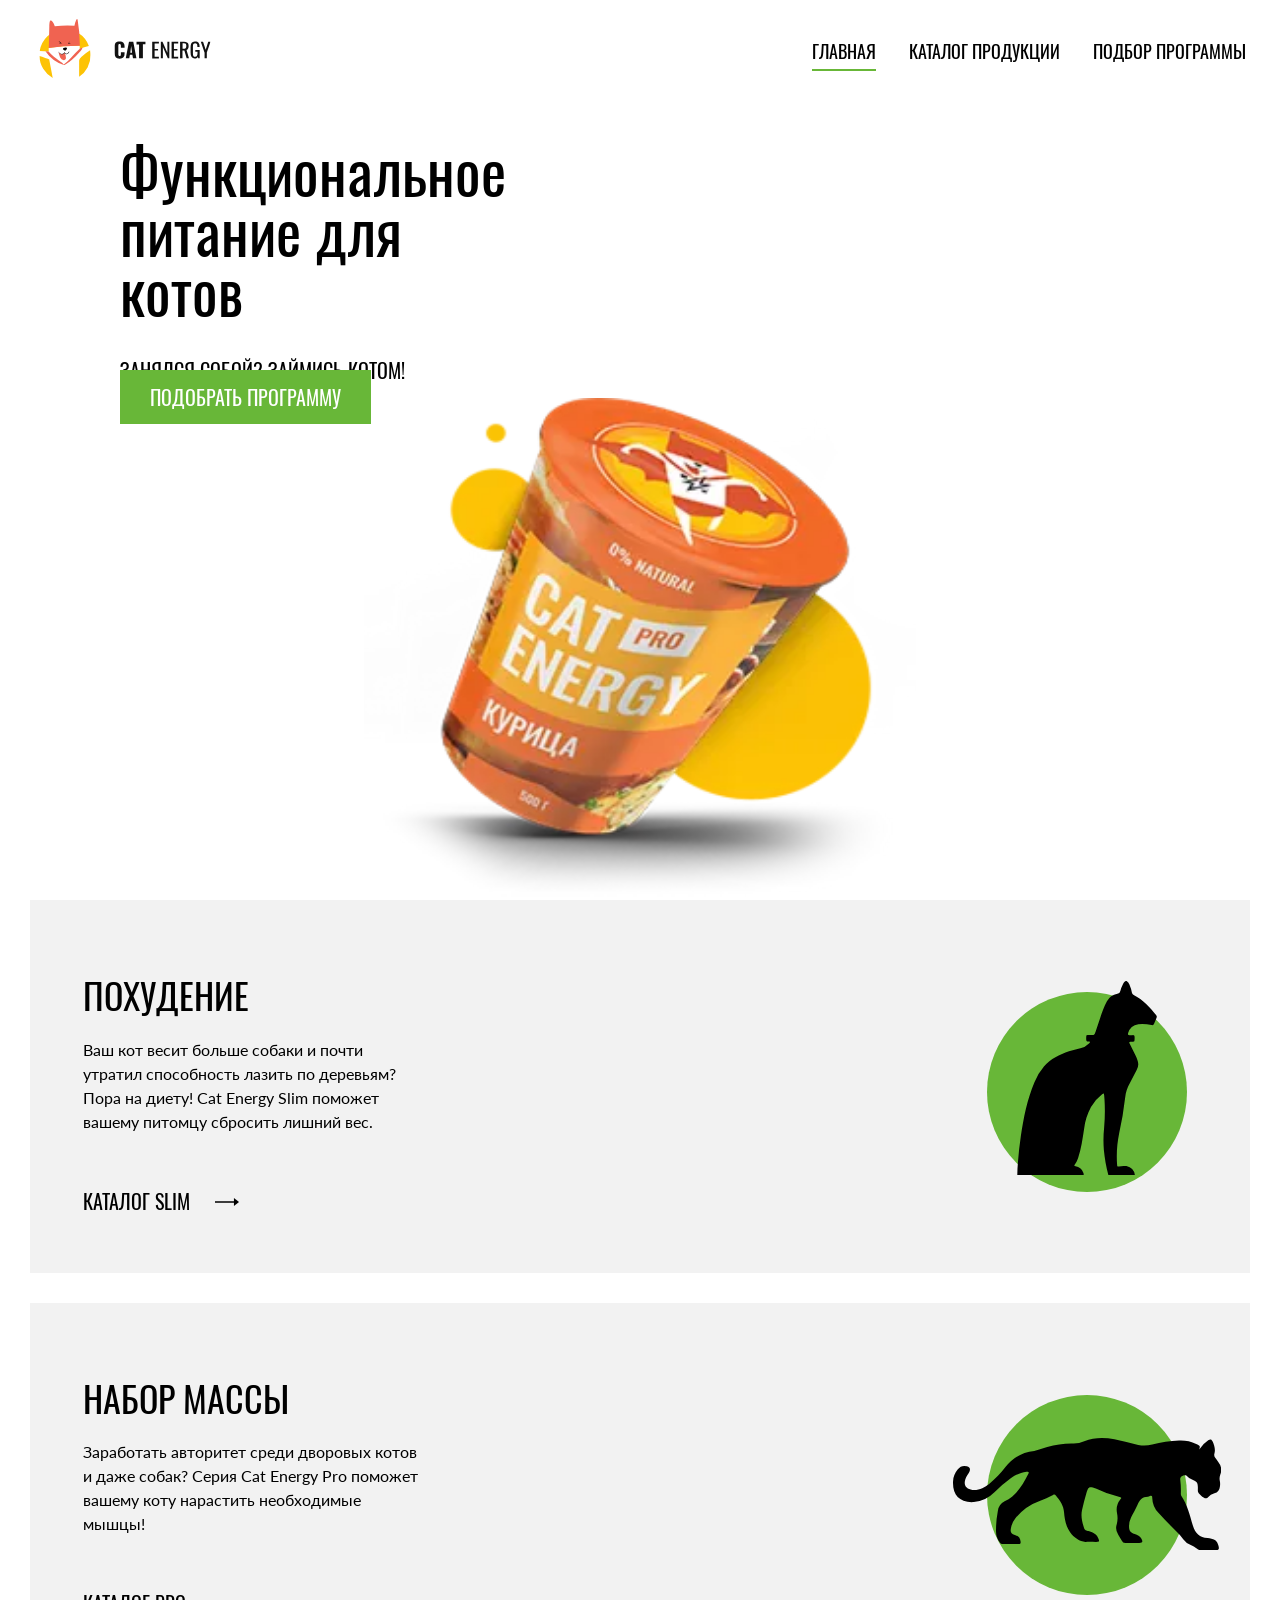
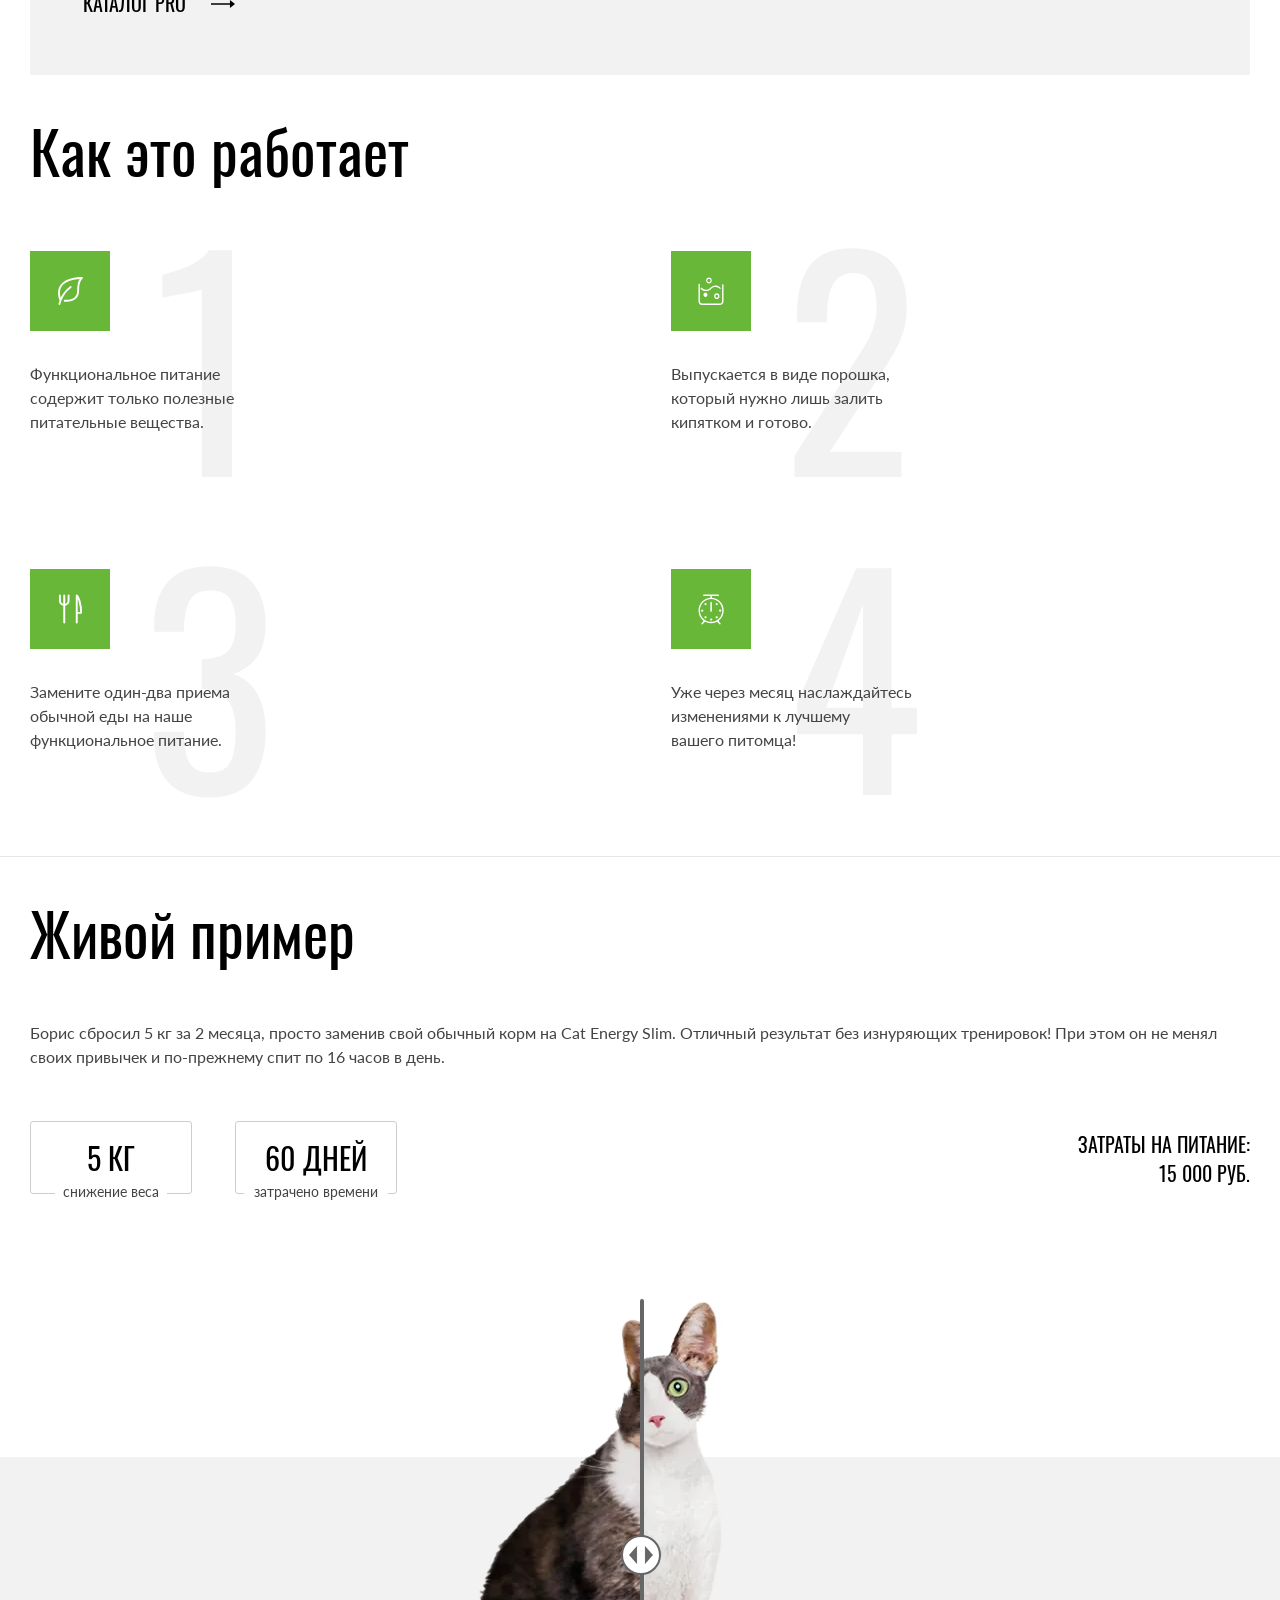
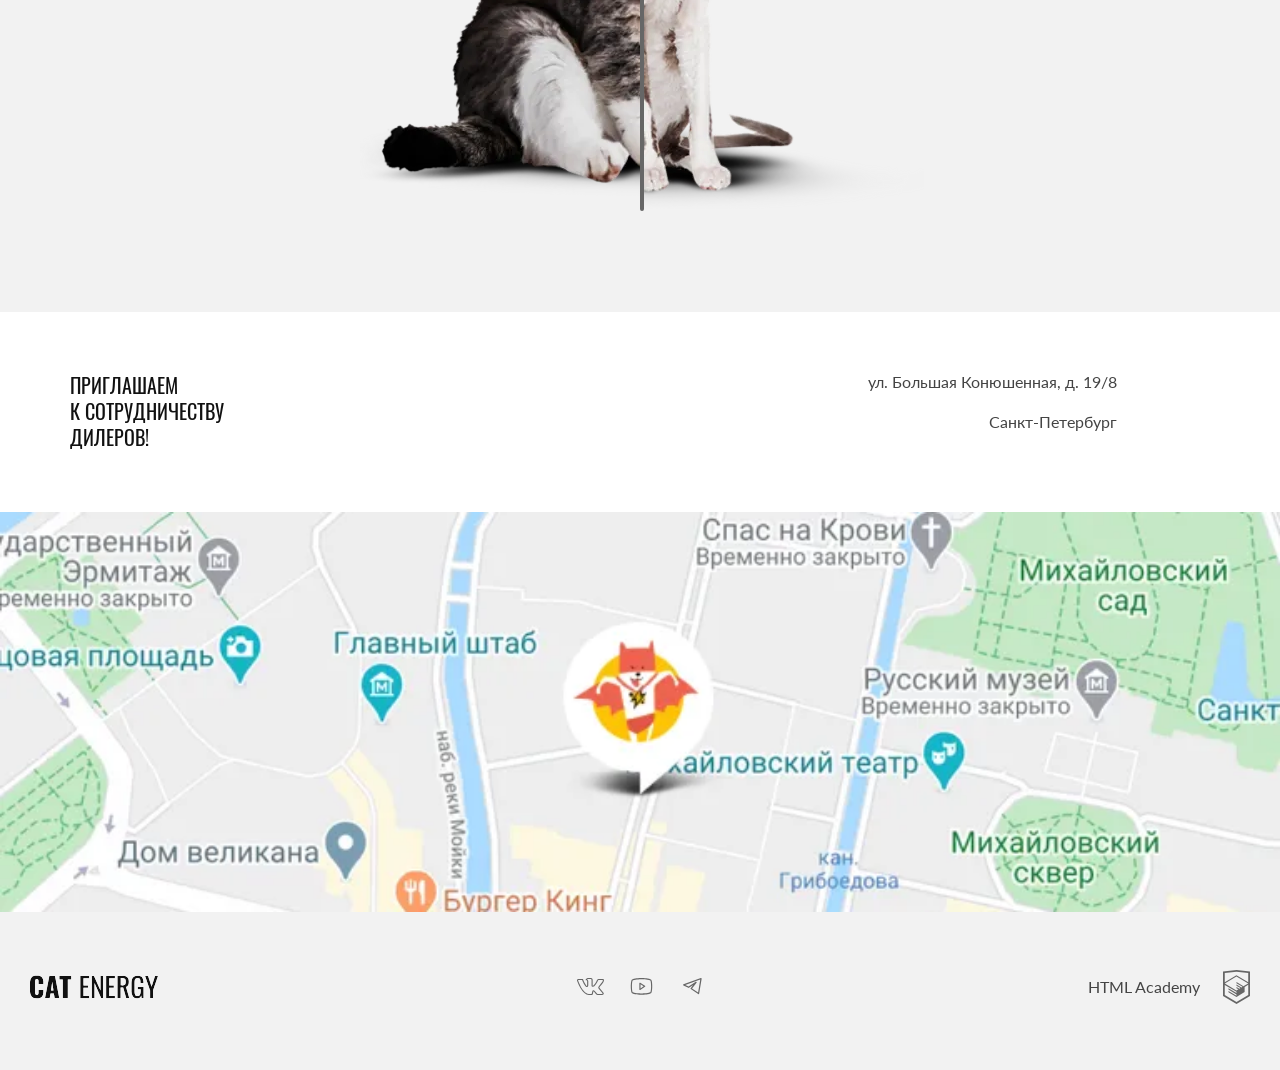
==== commit e2325e4b: "Deploying to gh-pages from @ htmlacademy-adaptive/2445839-cat-energy-31@eb0baaaa742a1d155de16b454688" ====
--- a/index.html
+++ b/index.html
@@ -1 +1 @@
-<!DOCTYPE html><html class="page" lang="ru"><head><meta charset="UTF-8"><title>Кэт энерджи</title><meta name="viewport" content="width=device-width,initial-scale=1"><link rel="stylesheet" href="styles/styles.css"><link rel="apple-touch-icon" sizes="512x512" href="favicons/android-chrome-512x512.png"><link rel="apple-touch-icon" type="image/png" sizes="192x192" href="favicons/android-chrome-192x192.png"><link rel="apple-touch-icon" sizes="152x152" href="favicons/apple-icon-152x152.png"><link rel="icon" type="image/png" sizes="32x32" href="favicons/favicon-32x32.png"><link rel="icon" type="image/png" sizes="16x16" href="favicons/favicon-16x16.png"><link rel="manifest" href="manifest.webmanifest"><script src="scripts/index.js" defer="defer"></script></head><body class="page__body page__body--color"><!-- шапка сайта --><header class="main-header"><div class="main-header__container container"><a class="logo" href="index.html" aria-label="Логотип компании «Кэт энерджи»"><picture><source media="(min-width:1200px)" width="70" height="59" srcset="images/icons/logo-desktop.svg" type="image/svg+xml"><source media="(min-width:768px)" width="60" height="50" srcset="images/icons/logo-tablet.svg" type="image/svg+xml"><img src="images/icons/logo-mobile.svg" width="33" height="38" alt="Логотип «Супер котик»."></picture><svg class="logo__icon logo__icon--name" focusable="false" role="img" xmlns="http://www.w3.org/2000/svg" width="118" height="21" viewBox="0 0 128 24"><use href="icons/stack.svg#logotypes_logo2-mobile"></use></svg></a><nav class="main-nav main-nav--nojs main-nav--closed"><button class="main-nav__toggle" type="button"><span class="visually-hidden">Открывает меню навигации.</span></button><ul class="sate sate--color"><li class="sate__item sate__item--current sate__item--active"><a class="sate__link" href="#">Главная</a></li><li class="sate__item"><a class="sate__link" href="catalog.html">Каталог продукции</a></li><li class="sate__item"><a class="sate__link" href="#">Подбор программы</a></li></ul></nav></div></header><main class="main-container"><!--  питание для котов --><section class="offer"><div class="container"><div class="offer__wrapper"><h1 class="offer__title">Функциональное питание для котов</h1><p class="offer__text">Занялся собой? Займись котом!</p><a class="offer__link button button--secondary" href="#">Подобрать программу</a></div><div class="offer__images-wrapper"><picture><source media="(min-width:1200px)" width="552" height="499" type="image/png" srcset="images/offer/index-can-desktop@1x.png, images/offer/index-can-desktop@2x.png 2x"><source media="(min-width:768px)" width="709" height="609" srcset="images/offer/index-can-tablet@1x.png, images/offer/index-can-tablet@2x.png 2x" type="image/png"><img class="offer__img" src="images/offer/index-can-mobile@1x.png" width="280" height="270" alt="Питание «Кэт энерджи» с курицей объем 500г." srcset="images/offer/index-can-mobile@2x.png 2x"></picture></div></div></section><!-- Преимущество питания «Кэт энерджи». --><section class="advantages"><div class="container"><h2 class="visually-hidden">Преимущество питания «Кэт энерджи».</h2><ul class="advantages__list"><li class="advantages__item advantages__item--skinny"><h3 class="advantages__title advantages__title--weight-loss">Похудение</h3><p class="advantages__text">Ваш кот весит больше собаки и почти утратил способность лазить по деревьям? Пора на диету! Cat Energy Slim поможет вашему питомцу сбросить лишний вес.</p><a class="advantages__link" href="#">Каталог slim</a></li><li class="advantages__item advantages__item--full"><h3 class="advantages__title advantages__title--weight-gain">Набор массы</h3><p class="advantages__text">Заработать авторитет среди дворовых котов и даже собак? Серия Cat Energy Pro поможет вашему коту нарастить необходимые мышцы!</p><a class="advantages__link" href="#">Каталог pro</a></li></ul></div></section><!-- Достоинство нашей продукции --><section class="dignities"><div class="dignities__container container"><h2 class="visually-hidden">Достоинство нашей продукции.</h2><h3 class="dignities__title">Как это работает</h3><ol class="dignities__list"><li class="dignities__item dignities__item--offer dignities__item--food"><p class="dignities__text">Функциональное питание содержит только полезные питательные вещества.</p></li><li class="dignities__item dignities__item--offer dignities__item--nutrients"><p class="dignities__text">Выпускается в виде порошка, который нужно лишь залить кипятком и готово.</p></li><li class="dignities__item dignities__item--offer dignities__item--replace"><p class="dignities__text">Замените один-два приема обычной еды на наше функциональное питание.</p></li><li class="dignities__item dignities__item--offer dignities__item--changes"><p class="dignities__text">Уже через месяц наслаждайтесь изменениями к лучшему вашего&nbsp;питомца!</p></li></ol></div></section><!-- живой пример --><div class="common"><div class="common__container container"><section class="example"><!-- <div class="example__container container"> --><h2 class="visually-hidden">История живого примера о пользе питания «Кэт энерджи».</h2><h3 class="example__title">Живой пример</h3><div class="example__holderbox"><p class="example__text">Борис сбросил 5 кг за 2 месяца, просто заменив свой обычный корм на Cat Energy Slim. Отличный результат без&nbsp;изнуряющих тренировок! При этом он не менял своих привычек и по-прежнему спит по 16 часов в день.</p><div class="example__box"><div class="example__wrapper"><div class="example__achievement"><b class="example__achievement-desc">5 кг</b><p class="example__achievement-title">снижение веса</p></div><div class="example__achievement"><b class="example__achievement-desc">60 дней</b><p class="example__achievement-title example__achievement-title--title">затрачено времени</p></div></div><!-- </div> --><div class="example__desc-wrapper"><span class="example__desc">Затраты на питание:</span> <span class="example__price">15 000 руб.</span></div></div></div><!-- </div> --></section><!-- слайдер --><section class="slider"><!-- <div class="slider__container container"> --><h2 class="visually-hidden">Слайдер</h2><div class="slider__images" style="--curtain-place: 0.5;"><picture><source media=" (min-width:768px)" width="560" height="512" type="image/png" srcset="images/slider/slider1-desktop@1x.png, images/slider/slider1-desktop@2x.png 2x"><img class="slider__img slider__img--before" src="images/slider/slider1-mobile@1x.png" width="280" height="256" alt="Первый фрагмент: «Толстый кот»." srcset="images/slider/slider1-mobile@2x.png 2x"></picture><div class="slider__toggles"><button class="slider__toggle slider__toggle--forward" type="button"><span class="visually-hidden">Вперед</span></button></div><picture><source media="(min-width:768px)" width="560" height="512" type="image/png" srcset="images/slider/slider2-desktop@1x.png, images/slider/slider2-desktop@2x.png 2x"><img class="slider__img slider__img--after" src="images/slider/slider2-mobile@1x.png" width="280" height="256" alt="Второй фрагмент «Худой кот»." srcset="images/slider/slider2-mobile@2x.png 2x"></picture></div></section></div></div></main><!-- футер --><footer class="main-footer"><!-- наш адрес --><section class="address"><h2 class="visually-hidden">Наш адрес</h2><div class="address__container container"><div class="address__wrapper"><p class="address__text">Приглашаем<br>к сотрудничеству<br>дилеров!</p><address class="address__info"><p class="address__info-text">ул. Большая Конюшенная, д.&nbsp;19/8 <span class="address__info-desc">Санкт-Петербург</span></p></address></div></div><div class="address__map"><iframe src="https://www.google.com/maps/embed?pb=!1m18!1m12!1m3!1d577343.9846791526!2d36.72620054888021!3d55.580257059695626!2m3!1f0!2f0!3f0!3m2!1i1024!2i768!4f13.1!3m3!1m2!1s0x46b54afc73d4b0c9%3A0x3d44d6cc5757cf4c!2sMoscow!5e0!3m2!1sen!2sru!4v1716746163456!5m2!1sen!2sru" allowfullscreen="" loading="lazy" referrerpolicy="no-referrer-when-downgrade"></iframe></div></section><section class="main-footer__social"><div class="main-footer__container container"><h2 class="visually-hidden">Социальные сети подвала.</h2><div class="name-logo"><a class="name-logo__link" href="index.html" aria-label="Логотип компании «Кэт энерджи»"><svg class="name-logo__icon" focusable="false" role="img" xmlns="http://www.w3.org/2000/svg" width="128" height="24" viewBox="0 0 128 24"><use href="icons/stack.svg#logotypes_logo2-mobile"></use></svg></a></div><ul class="social"><li class="social__item"><a class="social__link social__link--vkontakte" aria-label="Вконтакте" href="#"></a></li><li class="social__item"><a class="social__link social__link--youtube" aria-label="Ютуб" href="#"></a></li><li class="social__item"><a class="social__link social__link--telegram" aria-label="Телеграмм" href="#"></a></li></ul><div class="copy"><a class="copy__link copy__link--icon" href="https://htmlacademy.ru/intensive/adaptive" aria-label="Сайт компании «HTML Academy»"><span class="copy__text">HTML Academy</span></a></div></div></section></footer><script src="index.js"></script></body></html>+<!DOCTYPE html><html class="page" lang="ru"><head><meta charset="UTF-8"><title>Кэт энерджи</title><meta name="viewport" content="width=device-width,initial-scale=1"><link rel="stylesheet" href="styles/styles.css"><link rel="apple-touch-icon" sizes="512x512" href="favicons/android-chrome-512x512.png"><link rel="apple-touch-icon" type="image/png" sizes="192x192" href="favicons/android-chrome-192x192.png"><link rel="apple-touch-icon" sizes="152x152" href="favicons/apple-icon-152x152.png"><link rel="icon" type="image/png" sizes="32x32" href="favicons/favicon-32x32.png"><link rel="icon" type="image/png" sizes="16x16" href="favicons/favicon-16x16.png"><link rel="preload" href="fonts/lato/Lato-Regular.woff2" type="font/woff2" as="font" crossorigin="anonymous"><link rel="preload" href="fonts/oswald/oswaldregular.woff2" type="font/woff2" as="font" crossorigin="anonymous"><link rel="manifest" href="manifest.webmanifest"><script src="scripts/index.js" defer="defer"></script></head><body class="page__body page__body--color"><!-- шапка сайта --><header class="main-header"><div class="main-header__container container"><a class="logo" href="index.html" aria-label="Логотип компании «Кэт энерджи»"><picture><source media="(min-width:1200px)" width="70" height="59" srcset="images/icons/logo-desktop.svg" type="image/svg+xml"><source media="(min-width:768px)" width="60" height="50" srcset="images/icons/logo-tablet.svg" type="image/svg+xml"><img src="images/icons/logo-mobile.svg" width="33" height="38" alt="Логотип «Супер котик»."></picture><div class="logo__wrapper"><svg class="logo__icon logo__icon--name" focusable="false" role="img" xmlns="http://www.w3.org/2000/svg" width="118" height="21" viewBox="0 0 128 24"><use href="icons/stack.svg#logotypes_logo2-mobile"></use></svg></div></a><nav class="main-nav main-nav--nojs main-nav--closed"><button class="main-nav__toggle" type="button"><span class="visually-hidden">Открывает меню навигации.</span></button><ul class="main-nav__sate sate sate--color"><li class="sate__item sate__item--current sate__item--active"><a class="sate__link" href="#">Главная</a></li><li class="sate__item"><a class="sate__link" href="catalog.html">Каталог продукции</a></li><li class="sate__item"><a class="sate__link" href="#">Подбор программы</a></li></ul></nav></div></header><main class="main-container"><!--  питание для котов --><section class="offer"><div class="offer__container container"><div class="offer__wrapper"><h1 class="offer__title">Функциональное питание для котов</h1><p class="offer__text">Занялся собой? Займись котом!</p><a class="offer__link button button--secondary" href="#">Подобрать программу</a></div><div class="offer__images-wrapper"><picture><source media="(min-width:1200px)" width="552" height="499" type="image/webp" srcset="images/offer/index-can-desktop@1x.webp, images/offer/index-can-desktop@2x.webp 2x"><source type="image/webp" media="(min-width:768px)" width="709" height="609" srcset="images/offer/index-can-tablet@1x.webp, images/offer/index-can-tablet@2x.webp 2x"><source type="image/webp" srcset="images/offer/index-can-mobile@1x.webp, images/offer/index-can-mobile@2x.webp 2x" width="280" height="270"><source media="(min-width:1200px)" width="552" height="499" type="image/png" srcset="images/offer/index-can-desktop@1x.png, images/offer/index-can-desktop@2x.png 2x"><source media="(min-width:768px)" width="709" height="609" srcset="images/offer/index-can-tablet@1x.png, images/offer/index-can-tablet@2x.png 2x" type="image/png"><img class="offer__img" src="images/offer/index-can-mobile@1x.png" width="280" height="270" alt="Питание «Кэт энерджи» с курицей объем 500г." srcset="images/offer/index-can-mobile@2x.png 2x"></picture></div></div></section><!-- Преимущество питания «Кэт энерджи». --><section class="advantages"><div class="container"><h2 class="visually-hidden">Преимущество питания «Кэт энерджи».</h2><ul class="advantages__list"><li class="advantages__item advantages__item--skinny"><h3 class="advantages__title advantages__title--weight-loss">Похудение</h3><p class="advantages__text">Ваш кот весит больше собаки и почти утратил способность лазить по деревьям? Пора на диету! Cat Energy Slim поможет вашему питомцу сбросить лишний вес.</p><a class="advantages__link" href="#">Каталог slim</a></li><li class="advantages__item advantages__item--full"><h3 class="advantages__title advantages__title--weight-gain">Набор массы</h3><p class="advantages__text">Заработать авторитет среди дворовых котов и даже собак? Серия Cat Energy Pro поможет вашему коту нарастить необходимые мышцы!</p><a class="advantages__link" href="#">Каталог pro</a></li></ul></div></section><!-- Достоинство нашей продукции --><section class="dignities"><div class="dignities__container container"><h2 class="visually-hidden">Достоинство нашей продукции.</h2><h3 class="dignities__title">Как это работает</h3><ol class="dignities__list"><li class="dignities__item dignities__item--offer dignities__item--food"><p class="dignities__text">Функциональное питание содержит только полезные питательные вещества.</p></li><li class="dignities__item dignities__item--offer dignities__item--nutrients"><p class="dignities__text">Выпускается в виде порошка, который нужно лишь залить кипятком и готово.</p></li><li class="dignities__item dignities__item--offer dignities__item--replace"><p class="dignities__text">Замените один-два приема обычной еды на наше функциональное питание.</p></li><li class="dignities__item dignities__item--offer dignities__item--changes"><p class="dignities__text">Уже через месяц наслаждайтесь изменениями к лучшему вашего&nbsp;питомца!</p></li></ol></div></section><!-- живой пример --><div class="common"><div class="common__container container"><section class="example"><!-- <div class="example__container container"> --><h2 class="visually-hidden">История живого примера о пользе питания «Кэт энерджи».</h2><h3 class="example__title">Живой пример</h3><div class="example__holderbox"><p class="example__text">Борис сбросил 5 кг за 2 месяца, просто заменив свой обычный корм на Cat Energy Slim. Отличный результат без&nbsp;изнуряющих тренировок! При этом он не менял своих привычек и по-прежнему спит по 16 часов в день.</p><div class="example__box"><div class="example__wrapper"><div class="example__achievement"><b class="example__achievement-desc">5 кг</b><p class="example__achievement-title">снижение веса</p></div><div class="example__achievement"><b class="example__achievement-desc">60 дней</b><p class="example__achievement-title example__achievement-title--title">затрачено времени</p></div></div><!-- </div> --><div class="example__desc-wrapper"><span class="example__desc">Затраты на питание:</span> <span class="example__price">15 000 руб.</span></div></div></div><!-- </div> --></section><!-- слайдер --><section class="slider"><!-- <div class="slider__container container"> --><h2 class="visually-hidden">Слайдер</h2><div class="slider__images" style="--curtain-place: 0.5;"><picture><source media=" (min-width:768px)" width="560" height="512" type="image/webp" srcset="images/slider/slider1-desktop@1x.webp, images/slider/slider1-desktop@2x.webp 2x"><source width="280" height="256" type="image/webp" srcset="images/slider/slider1-mobile@1x.webp, images/slider/slider1-mobile@2x.webp 2x"><source media=" (min-width:768px)" width="560" height="512" type="image/png" srcset="images/slider/slider1-desktop@1x.png, images/slider/slider1-desktop@2x.png 2x"><img class="slider__img slider__img--before" src="images/slider/slider1-mobile@1x.png" width="280" height="256" alt="Первый фрагмент: «Толстый кот»." srcset="images/slider/slider1-mobile@2x.png 2x"></picture><button class="slider__toggle slider__toggle--forward" type="button"><span class="visually-hidden">Вперед</span></button><picture><source media="(min-width:768px)" width="560" height="512" type="image/webp" srcset="images/slider/slider2-desktop@1x.webp, images/slider/slider2-desktop@2x.webp 2x"><source width="280" height="256" type="image/webp" srcset="images/slider/slider2-mobile@1x.webp, images/slider/slider2-mobile@2x.webp 2x"><source media="(min-width:768px)" width="560" height="512" type="image/png" srcset="images/slider/slider2-desktop@1x.png, images/slider/slider2-desktop@2x.png 2x"><img class="slider__img slider__img--after" src="images/slider/slider2-mobile@1x.png" width="280" height="256" alt="Второй фрагмент «Худой кот»." srcset="images/slider/slider2-mobile@2x.png 2x"></picture></div></section></div></div></main><!-- футер --><footer class="main-footer"><!-- наш адрес --><section class="address"><h2 class="visually-hidden">Наш адрес</h2><div class="address__container container"><div class="address__wrapper"><p class="address__text">Приглашаем<br>к сотрудничеству<br>дилеров!</p><address class="address__info"><p class="address__info-text">ул. Большая Конюшенная, д.&nbsp;19/8 <span class="address__info-desc">Санкт-Петербург</span></p></address></div></div><div class="address__map"><iframe src="https://www.google.com/maps/embed?pb=!1m18!1m12!1m3!1d1998.6036257197866!2d30.320472476852892!3d59.93871916209409!2m3!1f0!2f0!3f0!3m2!1i1024!2i768!4f13.1!3m3!1m2!1s0x4696310fca145cc1%3A0x42b32648d8238007!2z0JHQvtC70YzRiNCw0Y8g0JrQvtC90Y7RiNC10L3QvdCw0Y8g0YPQuy4sIDE5LzgsINCh0LDQvdC60YIt0J_QtdGC0LXRgNCx0YPRgNCzLCAxOTExODY!5e0!3m2!1sru!2sru!4v1717433725769!5m2!1sru!2sru" allowfullscreen="" loading="lazy" referrerpolicy="no-referrer-when-downgrade"></iframe></div></section><section class="main-footer__social"><div class="main-footer__container container"><h2 class="visually-hidden">Социальные сети подвала.</h2><div class="name-logo"><a class="name-logo__link" href="index.html" aria-label="Логотип компании «Кэт энерджи»"><svg class="name-logo__icon" focusable="false" role="img" xmlns="http://www.w3.org/2000/svg" width="128" height="24" viewBox="0 0 128 24"><use href="icons/stack.svg#logotypes_logo2-mobile"></use></svg></a></div><ul class="social"><li class="social__item"><a class="social__link social__link--vkontakte" aria-label="Вконтакте" href="#"></a></li><li class="social__item"><a class="social__link social__link--youtube" aria-label="Ютуб" href="#"></a></li><li class="social__item"><a class="social__link social__link--telegram" aria-label="Телеграмм" href="#"></a></li></ul><div class="copy"><a class="copy__link copy__link--icon" href="https://htmlacademy.ru/intensive/adaptive" aria-label="Сайт компании «HTML Academy»"><span class="copy__text">HTML Academy</span></a></div></div></section></footer><script src="index.js"></script></body></html>
--- a/styles/styles.css
+++ b/styles/styles.css
@@ -1 +1 @@
-@font-face{font-family:Oswald;font-weight:400;font-style:normal;src:url(../fonts/oswald/oswaldregular.woff2)format("woff2")}@font-face{font-family:Lato;font-weight:400;font-style:normal;src:url(../fonts/lato/Lato-Regular.woff2)format("woff2")}*,* :before,* :after{box-sizing:border-box}picture,source{display:contents}body{color:#444;font-family:Lato,Oswald,Arial,sans-serif;font-style:normal;font-weight:400}.page{height:100%;margin:0 auto}.page__body{color:#444;background-color:#fff;flex-direction:column;min-width:320px;min-height:100%;margin:0 auto;font-family:Lato,Oswald,Arial,sans-serif;font-style:normal;font-weight:400;display:flex}@media (width>=1440px){.page__body--color:before{content:"";background-image:-webkit-linear-gradient(#68b738d9 60% 60%),-webkit-image-set(url(../images/offer/cat-desktop@1x.jpg) 1x),-webkit-linear-gradient(#3e3c40 60% 50%);background-image:linear-gradient(#68b738d9 60% 60%),image-set("../images/offer/cat-desktop@1x.jpg" 1x),linear-gradient(#3e3c40 60% 50%);background-position:0;background-size:50%,720px 694px contain;background-repeat:no-repeat;width:50%;height:694px;position:absolute;right:0}}.container{width:100%;margin:0 auto;padding:0 20px}@media (width>=768px){.container{padding:0 30px}}@media (width>=1440px){.container{max-width:1440px;padding:0 110px;position:relative}}.visually-hidden{clip:rept 0 0 0 0;border:0;width:1px;height:1px;margin:-1px;padding:0;position:absolute;overflow:hidden}.button{text-align:center;color:#fff;text-transform:uppercase;cursor:pointer;background-color:#68b738;border:none;align-self:center;width:auto;min-height:40px;padding:10px 30px;font-family:Oswald,Aria,sans-serif;font-size:16px;line-height:20px;text-decoration:none;display:block}.button:disabled{fill:#222;cursor:default;opacity:.3}.button:not(:disabled):hover,.button:not(:disabled):focus-visible{background-color:#5eaa2f}.button:not(:disabled):active{color:#ffffff4d;background-color:#5eaa2f}.button--primary{color:#444;background-color:#f2f2f2;width:100%}.button--primary:not(:disabled):hover,.button--primary:not(:disabled):focus-visible,.button--primary:not(:disabled):active{color:#444;background-color:#ebebeb}.button--primary:not(:disabled):active{opacity:.7;color:#444}.button--position{position:absolute}.button--big{width:100%}.main-header{width:100%;min-height:38px;margin:0 auto;padding-top:13px;padding-bottom:15px}@media (width>=768px){.main-header{padding:0}}.main-header__container{position:relative}@media (width<=767px){.main-header__container{padding:0}}@media (width>=768px){.main-header__container{justify-content:space-between;align-items:center;column-gap:85px;margin-top:25px;display:flex}}@media (width>=1440px){.main-header__container{margin-top:58px}}.logo{text-align:center;align-items:center;height:38px;display:flex}@media (width<=767px){.logo{padding-left:20px}}@media (width>=768px){.logo{min-width:174px;margin-bottom:0;padding:0}}.logo:not([href]) .logo__icon{color:#222;cursor:default;opacity:.5}.logo[href]:hover,.logo[href]:focus-visible,.logo[href]:hover .logo__icon,.logo[href]:focus-visible .logo__icon{opacity:.8}.logo[href]:active,.logo[href]:active .logo__icon{opacity:.6}.logo__icon--name{width:101px;height:18px;margin-left:56px}@media (width>=768px){.logo__icon--name{margin-left:12px}}@media (width>=1440px){.logo__icon--name{width:118px;height:21px}}.logo__icon--catalog{height:21px}@media (width<=767px){.main-nav{align-content:center;width:100%}.main-nav--opened .sate{z-index:10;background-color:#fff;width:100%;min-height:20vh;display:block;position:absolute;top:35px;left:0}.main-nav--closed .main-nav__toggle:before{content:"";background-color:#000;width:24px;height:24px;display:block;-webkit-mask-image:url(../icons/stack.svg#logotypes_burger);mask-image:url(../icons/stack.svg#logotypes_burger);-webkit-mask-size:24px;mask-size:24px}.main-nav--opened .main-nav__toggle:before{content:"";background-color:#000;width:25px;height:25px;display:block;-webkit-mask-image:url(../icons/stack.svg#logotypes_Logo_cross);mask-image:url(../icons/stack.svg#logotypes_Logo_cross);-webkit-mask-size:25px;mask-size:25px}.main-nav--nojs .sate{margin-top:15px;display:block;position:static}}@media (width<=767px) and (width>=768px){.main-nav{text-align:center;align-items:center;gap:94px}}@media (width<=767px) and (width>=1440px){.main-nav{justify-content:space-between;display:flex}}@media (width<=767px){.main-nav .main-nav__toggle--close:before{content:"";background-color:#000;width:24px;height:24px;display:block;-webkit-mask-image:url(../icons/stack.svg#logotypes_burger);mask-image:url(../icons/stack.svg#logotypes_burger);-webkit-mask-size:24px;mask-size:24px}.main-nav .main-nav__toggle--open:before{content:"";background-color:#000;width:25px;height:25px;display:block;-webkit-mask-image:url(../icons/stack.svg#logotypes_Logo_cross);mask-image:url(../icons/stack.svg#logotypes_Logo_cross);-webkit-mask-size:25px;mask-size:25px}.main-nav--nojs .main-nav__toggle{display:none}}.main-nav__wrapper{flex-wrap:wrap;display:flex}.main-nav__wrapper--opened .sate{z-index:10;background-color:#fff;width:100%;min-height:20vh;display:block;position:absolute;top:52px;left:0}.main-nav__toggle{text-align:end;cursor:pointer;background-color:#0000;border:none;padding:0;position:absolute;top:5px;right:20px;-webkit-mask-position:50%;mask-position:50%;-webkit-mask-repeat:no-repeat;mask-repeat:no-repeat}.main-nav__toggle:disabled{cursor:default;opacity:.3;background-color:#222}.main-nav__toggle:not(:disabled):hover,.main-nav__toggle:not(:disabled):focus-visible{opacity:.7}.main-nav__toggle:not(:disabled):active{opacity:.5}@media (width>=768px){.main-nav__toggle{display:none}}.main-nav__toggle--open .main-nav__sate{z-index:10;background-color:#fff;width:100%;min-height:40vh;display:block;position:absolute;top:0;left:0}.sate{text-transform:uppercase;color:#000;background-color:#fff;flex-wrap:wrap;margin:15px 0 0;padding:0;font-family:Oswald,Aria,sans-serif;font-size:20px;line-height:20px;list-style-type:none;display:none}@media (width>=768px){.sate{justify-content:space-between;gap:33px;margin-top:0;margin-right:4px;font-size:18px;line-height:24px;display:flex}}@media (width>=1440px){.sate{gap:35px;min-height:36px;margin-right:0;font-size:20px;line-height:29px}.sate--color{background-color:#0000;justify-content:end;width:580px}.sate--color .sate__link{color:#fff}}.sate__item{border-top:1px solid #e6e6e6}@media (width>=768px){.sate__item{border:none;padding:0}}.sate__link{color:#000;text-align:center;flex-wrap:wrap;padding:22px 0 24px;text-decoration:none;display:block}.sate__link:not([href]){color:#222;cursor:default;opacity:.3}.sate__link[href]:hover,.sate__link[href]:focus-visible,.sate__link[href]:active{opacity:.6}.sate__link[href]:active{opacity:.3}@media (width>=768px){.sate__link{padding:14px 0 8px}}.sate__item--current{position:relative}@media (width>=768px){.sate__item--current{display:inline-block}.sate__item--current:before{content:"";background-color:#68b738;width:100%;height:2px;position:absolute;bottom:0;left:0}}@media (width>=1440px){.sate__item--active:before{content:"";background-color:#fff;width:100%;height:2px;position:absolute;bottom:0;left:0}}.main-container{flex-grow:1}.offer{text-align:center;background-image:-webkit-linear-gradient(#68b738d9 63%,#fff 40%),-webkit-image-set(url(../images/offer/cat-mobile@1x.jpg) 1x),-webkit-linear-gradient(90deg,#515055 60%,#444348 50%);background-image:linear-gradient(#68b738d9 63%,#fff 40%),image-set("../images/offer/cat-mobile@1x.jpg" 1x),linear-gradient(90deg,#515055 60%,#444348 50%);background-position:50% 0;background-repeat:no-repeat;background-size:100%,320px 302px;width:100%;min-height:400px;padding:27px 0 42px;position:relative}@media (width>=768px){.offer{background-image:none;min-height:120px;margin-bottom:526px;padding:0}}@media (width>=1440px){.offer{margin-bottom:266px}}.offer__wrapper{flex-direction:column;width:100%;display:flex}@media (width>=768px){.offer__wrapper{width:416px;margin-top:70px;margin-left:90px}}@media (width>=1440px){.offer__wrapper{margin-top:115px;margin-left:80px}}.offer__title{color:#fff;text-align:center;flex-wrap:wrap;min-height:72px;margin:0 auto 25px;font-family:Oswald,Aria,sans-serif;font-size:36px;font-weight:400;line-height:36px;display:flex}@media (width>=768px){.offer__title{color:#000;text-align:left;background-image:none;min-height:120px;margin:0 0 40px;font-size:60px;line-height:60px}}.offer__text{text-transform:uppercase;color:#fff;flex-wrap:wrap;min-height:14px;margin:0 0 29px;padding:0;font-family:Oswald,Aria,sans-serif;font-size:14px;line-height:14px}@media (width>=768px){.offer__text{color:#000;text-align:left;margin-bottom:50px;font-size:20px;line-height:20px}}.offer__link{align-content:center;align-self:center;min-width:280px;font-size:16px;line-height:20px;display:block;position:absolute;bottom:0}@media (width>=768px){.offer__link{align-self:start;min-width:244px;min-height:54px;font-size:20px;line-height:26px;position:static}}.offer__images-wrapper{justify-content:center;display:flex}@media (width>=768px){.offer__images-wrapper{justify-content:start}.offer__img{z-index:-1;display:block;position:absolute;top:70%}}@media (width>=1440px){.offer__img{z-index:2;top:-82px;right:330px}}.advantages{color:#000;margin:20px 0}@media (width>=768px){.advantages{margin:0 0 45px}}@media (width>=1440px){.advantages{margin:82px 0 71px}}.advantages__list{grid-template-columns:1fr;gap:20px;margin:0;padding:0;list-style-type:none;display:grid;position:relative}.advantages__list:last-child{margin-bottom:0}@media (width>=768px){.advantages__list{gap:30px}}@media (width>=1440px){.advantages__list{grid-template-columns:1fr 1fr;gap:80px;display:grid}}.advantages__item{background-color:#f2f2f2;flex-wrap:wrap;width:100%;min-height:266px;padding:30px 20px 18px;position:relative}.advantages__item:before{content:"";background-color:#68b738;border-radius:50%;width:50px;height:50px;position:absolute;top:25px;left:20px}@media (width>=768px){.advantages__item:before{width:200px;height:200px;top:92px;left:auto;right:63px}}@media (width>=1440px){.advantages__item:before{width:100px;height:100px;top:47px;left:52px;right:auto}}@media (width>=768px){.advantages__item{width:100%;min-height:372px;padding:77px 63px 53px 53px}}@media (width>=1440px){.advantages__item{padding:41px 61px 55px 52px}}.advantages__item--skinny:after{content:"";background-image:url(../icons/stack.svg#advantages_cat-slim);background-position:0 0;background-repeat:no-repeat;background-size:36px 50px;width:36px;height:50px;position:absolute;top:22px;left:28px}@media (width>=768px){.advantages__item--skinny:after{background-size:140px 194px;width:140px;height:194px;top:81px;left:auto;right:93px}}@media (width>=1440px){.advantages__item--skinny:after{background-size:70px 97px;width:70px;height:97px;top:41px;left:67px;right:auto}}.advantages__item--full:after{content:"";background-image:url(../icons/stack.svg#advantages_cat2-slim);background-position:0;background-repeat:no-repeat;background-size:67px 28px;width:67px;height:28px;position:absolute;top:33px;left:12px}@media (width>=768px){.advantages__item--full:after{background-size:268px 112px;width:268px;height:112px;top:135px;left:auto;right:29px}}@media (width>=1440px){.advantages__item--full:after{background-size:134px 56px;width:134px;height:56px;top:67px;left:33px;right:auto}}.advantages__title{text-transform:uppercase;text-align:end;flex-wrap:wrap;min-height:37px;margin:0 0 29px;padding-left:70px;font-family:Oswald,Aria,sans-serif;font-size:24px;font-weight:400;line-height:37px}@media (width>=768px){.advantages__title{text-align:left;margin-bottom:24px;padding-left:0;font-size:36px;line-height:36px}}@media (width>=1440px){.advantages__title{text-align:end;align-content:center;min-height:36px;margin-bottom:73px;padding-top:38px;padding-left:162px}}.advantages__title--weight-loss{width:180px}@media (width>=1440px){.advantages__title--weight-loss{width:326px}}.advantages__title--weight-gain{flex-wrap:wrap;width:208px}@media (width>=768px){.advantages__title--weight-gain{width:206px;min-height:36px}}@media (width>=1440px){.advantages__title--weight-gain{width:368px}}.advantages__text{flex-wrap:wrap;width:100%;margin:0 0 38px;font-family:Lato,Aria,sans-serif;font-size:14px;font-weight:400;line-height:18px}@media (width>=768px){.advantages__text{width:340px;min-height:96px;margin-bottom:48px;font-size:16px;line-height:24px}}@media (width>=1440px){.advantages__text{width:100%;min-height:72px;margin-bottom:23px}}.advantages__link{text-align:left;color:#000;text-transform:uppercase;flex-wrap:wrap;align-items:center;width:100%;min-height:24px;padding:4px 0;font-family:Oswald,Aria,sans-serif;font-size:16px;line-height:16px;text-decoration:none;display:inline-block;position:relative}.advantages__link:before{content:"";background-color:#d9d9d9;width:100%;height:1px;position:absolute;top:-15px;left:0}@media (width>=768px){.advantages__link:before{height:0}}.advantages__link:after{content:"";background-color:#000;width:24px;height:12px;margin-left:15px;display:inline-block;position:absolute;top:7px;-webkit-mask-image:url(../icons/stack.svg#advantages_arrow-big);mask-image:url(../icons/stack.svg#advantages_arrow-big);-webkit-mask-position:50%;mask-position:50%;-webkit-mask-size:24px 12px;mask-size:24px 12px;-webkit-mask-repeat:no-repeat;mask-repeat:no-repeat}@media (width>=768px){.advantages__link:after{margin-left:25px;top:14px}}.advantages__link:not([href]):after{fill:#222;cursor:default;opacity:.3}.advantages__link[href]:hover:after,.advantages__link[href]:focus-visible:after{width:32px;height:12px;-webkit-mask-size:32px 12px;mask-size:32px 12px}.advantages__link[href]:active,.advantages__link[href]:active:before{opacity:.3}@media (width>=768px){.advantages__link{width:165px;min-height:38px;font-size:20px;line-height:30px}}.dignities{width:100%;min-height:100%;margin-bottom:49px;position:relative}@media (width>=768px){.dignities{margin-bottom:47px}.dignities:before{content:"";border-bottom:1px solid #e6e6e6;width:100%;height:1px;position:absolute;bottom:-47px}}@media (width>=1440px){.dignities{margin-bottom:69px}.dignities:before{border-bottom:none;height:0}}.dignities__title{color:#000;flex-wrap:wrap;margin:0 0 40px;font-family:Oswald,Aria,sans-serif;font-size:36px;font-weight:400;line-height:40px}@media (width>=768px){.dignities__title{margin-bottom:31px;font-size:60px;line-height:60px}}.dignities__list{counter-reset:example 0;grid-template-columns:1fr;width:100%;margin:0;padding:0;list-style-type:none;display:grid}@media (width>=768px){.dignities__list{grid-template-columns:repeat(2,auto);gap:37px 63px}}@media (width>=1440px){.dignities__list{grid-template-columns:repeat(4,auto);gap:0}}.dignities__item{counter-increment:example 1;min-height:60px;margin-bottom:20px;padding-left:80px;display:flex;position:relative}.dignities__item:last-child{margin-bottom:0}.dignities__item--offer{width:100%}.dignities__item--offer:after{content:"";background-color:#68b738;background-position:50%;background-repeat:no-repeat;align-content:center;width:60px;height:60px;position:absolute;top:0;left:0}@media (width>=768px){.dignities__item--offer:after{width:80px;height:80px;top:40px;left:0}.dignities__item{min-height:280px;margin:0;padding-left:0}.dignities__item:before{text-align:end;content:counters(example,".");font-family:Oswald,Aria,sans-serif;font-weight:inherit;color:#f2f2f2;font-size:280px;line-height:280px;position:absolute;right:0}}.dignities__item--food:after{background-image:url(../icons/stack.svg#dignities_icon-leaf);background-size:24px 28px}@media (width>=768px){.dignities__item--food{width:230px;margin-right:94px}.dignities__item--food:after{background-size:30px 32px}}.dignities__item--nutrients:after{background-image:url(../icons/stack.svg#dignities_icon-powder);background-size:26px 29px}@media (width>=768px){.dignities__item--nutrients{width:246px;margin-right:79px}}.dignities__item--replace:after{background-image:url(../icons/stack.svg#dignities_icon-eat);background-size:25px 30px}@media (width>=768px){.dignities__item--replace{width:247px;margin-right:77px}}.dignities__item--changes:after{background-image:url(../icons/stack.svg#dignities_icon-watch);background-size:26px 31px}@media (width>=768px){.dignities__item--changes{width:250px}.dignities__item--changes:after{margin-right:0}}.dignities__text{flex-wrap:wrap;width:100%;margin:0;padding:2px 0 4px;font-family:Lato,Aria,sans-serif;font-size:14px;line-height:18px}@media (width>=768px){.dignities__text{text-align:start;z-index:2;align-self:end;margin-bottom:54px;padding-top:151px;font-size:16px;line-height:24px}}.common{background-color:#eaeaea}@media (width>=768px){.common{background-image:linear-gradient(#fff 55%,#f2f2f2 55%)}}@media (width>=1440px){.common{background-image:linear-gradient(#fff 23%,#f2f2f2 23%)}.common__container{justify-content:space-between;display:flex}}.example{font-weight:inherit;padding:25px 0 20px}@media (width>=768px){.example{margin:92px 0 74px;padding:0}}@media (width>=1440px){.example{margin-top:0;margin-bottom:0}}.example__title{font-family:Oswald,Aria,sans-serif;font-size:36px;font-weight:inherit;color:#000;flex-wrap:wrap;min-height:40px;margin:0 0 40px;line-height:40px}@media (width>=768px){.example__title{min-height:60px;margin-bottom:60px;font-size:60px;line-height:60px}}@media (width>=1440px){.example__title{margin-bottom:76px}.example__holderbox{width:436px;min-height:317px;padding:70px 0 75px}}.example__text{text-align:left;flex-wrap:wrap;margin:0 0 12px;font-family:Lato,Aria,sans-serif;font-size:14px;line-height:18px}@media (width>=768px){.example__text{font-size:16px;line-height:24px}}@media (width>=1440px){.example__text{margin:0}}@media (width>=768px){.example__box{column-gap:43px;margin-top:52px;margin-left:auto;display:flex}}@media (width>=1440px){.example__box{flex-wrap:wrap;margin-top:69px}}.example__wrapper{grid-template-columns:repeat(2,1fr);align-content:center;gap:32px;min-height:70px;margin-bottom:29px;display:grid}@media (width>=768px){.example__wrapper{gap:43px}}@media (width>=1440px){.example__wrapper{margin-bottom:60px}}.example__achievement{text-align:center;border:1px solid #cdcdcd;border-radius:3px;align-content:center;min-width:124px;min-height:56px;padding:14px 12px 15px;position:relative}@media (width>=768px){.example__achievement{width:162px;min-height:73px}}.example__achievement-desc{font-weight:inherit;text-align:center;color:#000;text-transform:uppercase;flex-wrap:wrap;min-height:24px;padding:0 auto;font-family:Oswald,Aria,sans-serif;font-size:24px;line-height:24px}@media (width>=768px){.example__achievement-desc{padding-bottom:11px;font-size:30px;line-height:37px}}.example__achievement-title{background-color:#eaeaea;width:70%;min-height:24px;margin:0;padding:0 10px;font-family:Lato,Aria,sans-serif;font-size:12px;line-height:12px;display:block;position:absolute;top:calc(100% - 8px);left:50%;transform:translate(-50%)}@media (width>=768px){.example__achievement-title{background-color:#fff;min-height:14px;padding:0 5px;font-size:14px;line-height:14px}.example__achievement-title--title{width:90%}}@media (width>=1440px){.example__achievement-title{background-color:#f2f2f2}}.example__desc-wrapper{text-transform:uppercase;color:#000;flex-wrap:wrap;justify-content:center;margin:0 auto;display:flex}@media (width>=768px){.example__desc-wrapper{flex-direction:column;justify-content:start;margin:0 0 0 auto;padding-top:11px}}@media (width>=1440px){.example__desc-wrapper{flex-direction:row;margin:0;padding:0}}.example__desc{font-family:Oswald,Aria,sans-serif;font-size:14px;font-weight:400;line-height:20px}@media (width>=768px){.example__desc{text-align:end;min-height:20px;margin:0;font-size:20px;line-height:20px}}@media (width>=1440px){.example__desc{margin-right:65px}}.example__price{text-transform:uppercase;color:#000;flex-wrap:wrap;margin-left:3px;font-family:Oswald,Aria,sans-serif;font-size:14px;line-height:20px;display:block}@media (width>=768px){.example__price{text-align:end;min-height:20px;margin:0;padding-top:9px;font-size:20px;line-height:20px;display:block}}@media (width>=1440px){.example__price{padding:0}}.slider{margin:0 auto;padding-bottom:40px;position:relative}@media (width>=768px){.slider{padding-bottom:101px}}@media (width>=1440px){.slider{width:560px;margin:0;padding-bottom:85px}}.slider__images{--curtain-place:.5;grid-template-columns:calc(var(--curtain-place)*100%)auto calc((1 - var(--curtain-place))*100%);aspect-ratio:280/256;width:min(100%,560px);margin:0 auto;display:grid;position:relative}.slider__img{object-fit:cover;width:100%;height:100%;display:block}.slider__img--before{object-position:left}.slider__img--after{object-position:right}.slider__toggles{position:relative}.slider__toggle{cursor:pointer;background-color:#666;border:none;border-radius:2px;width:4px;height:100%;padding:0;position:absolute;top:0;left:51%}@media (width>=1440px){.slider__toggle{left:50%}}.slider__toggle:before{content:"";background-color:#fff;border:2px solid #666;border-radius:50%;width:40px;height:40px;display:block;position:absolute;top:42%;left:-19px}@media (width>=768px){.slider__toggle:before{top:46%}}@media (width>=1440px){.slider__toggle:before{left:-18px}}.slider__toggle:after{content:"";background-color:#666;width:24px;height:18px;display:block;position:absolute;top:46%;left:-10px;-webkit-mask-image:url(../images/slider/slider-button@1x.png);mask-image:url(../images/slider/slider-button@1x.png);-webkit-mask-position:50%;mask-position:50%;-webkit-mask-size:24px 18px;mask-size:24px 18px}@media (width>=768px){.slider__toggle:after{top:48%;left:-11px}}@media (width>=1440px){.slider__toggle:after{left:-10px}}.slider__toggle:hover,.slider__toggle:focus-visible,.slider__toggle:hover:after,.slider__toggle:focus-visible:after{background-color:#68b738;transition:background-color .2s ease-in-out}.slider__toggle:hover:before,.slider__toggle:focus-visible:before{border:2px solid #68b738;transition:background-color .2s ease-in-out}.slider__toggle:active{opacity:.6}.main-footer{width:100%;margin:0 auto}.main-footer__social{text-align:center;background-color:#f2f2f2;padding:40px 0}@media (width>=768px){.main-footer__social{padding:46px 0 55px}}@media (width>=1440px){.main-footer__social{padding-top:56px}}.main-footer__container{padding:0}@media (width>=768px){.main-footer__container{justify-content:space-between;align-items:center;padding:0 30px;display:flex}}@media (width>=1440px){.main-footer__container{padding:0 110px}}.address{background-color:#fff;flex-direction:column;justify-content:center;width:100%;margin:0 auto;display:flex}@media (width>=768px){.address{min-height:400px}}.address--holderbox{background-color:#f2f2f2}@media (width>=1440px){.address__container{position:relative}}.address__map{background:url(../images/location/location-mobile@1x.jpg) 50%/cover no-repeat;height:362px}.address__map iframe{border:none;width:100%;min-height:362px}@media (width>=768px){.address__map iframe{min-height:400px}.address__map{background-image:url(../images/location/location-tablet@1x.jpg);min-height:400px}}@media (width>=1440px){.address__map{background-image:url(../images/location/location-desktop@1x.jpg)}}.address__wrapper{background-color:#fff;flex-direction:row-reverse;order:0;justify-content:space-between;min-height:min-content;padding:26px 0;display:flex}@media (width>=768px){.address__wrapper{justify-content:space-between;gap:50px;padding:60px 40px}}@media (width>=1440px){.address__wrapper{column-gap:40px;width:565px;min-height:199px;padding-left:80px;padding-right:80px;position:absolute;top:95px;left:110px}}@media (width<=1439px){.address__wrapper--color{background-color:#f2f2f2}}.address__text{text-transform:uppercase;color:#111;flex-direction:column;order:1;width:140px;min-height:60px;margin:0;font-family:Oswald,Aria,sans-serif;font-size:16px;line-height:20px}@media (width>=768px){.address__text{min-width:40%;min-height:auto;font-size:20px;line-height:26px}}.address__info{width:140px;display:flex}@media (width>=768px){.address__info{text-align:end;align-content:end;min-width:30%;min-height:auto}}@media (width>=1440px){.address__info{text-align:start;min-width:157px}}.address__info-text{font-family:Lato,Aria,sans-serif;font-weight:inherit;color:#444;flex-wrap:wrap;margin:0;font-size:14px;font-style:normal;line-height:20px}@media (width>=768px){.address__info-text{min-height:80px;font-size:16px;line-height:20px}}@media (width>=1440px){.address__info-text{width:100%;min-height:72px}}.address__info-desc{color:#444;font-family:Lato,Aria,sans-serif;font-size:14px;line-height:20px;display:block}@media (width>=768px){.address__info-desc{margin-top:20px;font-size:16px;line-height:20px}}.social{flex-wrap:wrap;justify-content:center;align-items:center;gap:24px;min-width:132px;min-height:22px;margin:0 auto;padding:20px 0;list-style-type:none;display:flex}@media (width>=768px){.social{padding-left:42px}}.social__item{text-align:center}.social__link{width:28px;height:22px}.social__link--vkontakte:before{content:"";-webkit-mask-image:url(../icons/stack.svg#social_vkontakte);mask-image:url(../icons/stack.svg#social_vkontakte);-webkit-mask-position:auto;mask-position:auto;background-color:#666;width:27px;height:17px;display:block;-webkit-mask-size:27px 17px;mask-size:27px 17px}.social__link--youtube:before{content:"";-webkit-mask-image:url(../icons/stack.svg#social_youtube);mask-image:url(../icons/stack.svg#social_youtube);-webkit-mask-position:auto;mask-position:auto;background-color:#666;width:27px;height:17px;display:block;-webkit-mask-size:27px 17px;mask-size:27px 17px}.social__link--telegram:before{content:"";-webkit-mask-image:url(../icons/stack.svg#social_telegram);mask-image:url(../icons/stack.svg#social_telegram);-webkit-mask-position:auto;mask-position:auto;background-color:#666;width:27px;height:17px;display:block;-webkit-mask-size:27px 17px;mask-size:27px 17px}.social__link:not([href]):before{cursor:default;opacity:.3;background-color:#222}.social__link[href]:hover:before,.social__link[href]:focus-visible:before,.social__link[href]:active:before{background-color:#68b738}.social__link:active{opacity:.3}.copy{padding:22px 20px 0;font-family:Lato,Aria,sans-serif;font-size:16px;line-height:20px;display:flex;position:relative}.copy:before{content:"";background-color:#d9d9d9;width:100%;height:1px;display:block;position:absolute;top:0;left:0}@media (width>=768px){.copy:before{height:0}.copy{text-align:end;min-width:168px;padding:0}}.copy__link{flex-direction:row-reverse;justify-content:space-between;align-items:center;gap:23px;width:100%;text-decoration:none;display:flex}.copy__link--icon:before{content:"";background-color:#666;width:27px;height:34px;display:block;-webkit-mask-image:url(../icons/stack.svg#copy_logo-html);mask-image:url(../icons/stack.svg#copy_logo-html);-webkit-mask-position:100%;mask-position:100%;-webkit-mask-size:27px 34px;mask-size:27px 34px;-webkit-mask-repeat:no-repeat;mask-repeat:no-repeat}.copy__link:not([href]):before{cursor:default;opacity:.3;background-color:#222}.copy__link[href]:hover:before,.copy__link[href]:focus-visible:before,.copy__link[href]:active:before{background-color:#68b738}.copy__link[href]:active,.copy__link[href]:active:before{opacity:.3}@media (width>=768px){.copy__link{justify-content:end;min-width:168px}}.copy__text{color:#444;flex-wrap:wrap;display:block}.catalog{margin:27px 0 23px;position:relative}@media (width<=767px){.catalog:before{content:"";background-color:#d9d9d9;width:100%;height:1px;position:absolute;top:-27px}}@media (width>=768px){.catalog{margin:69px 0 71px}}@media (width>=1440px){.catalog{margin-top:79px;margin-bottom:68px}}@media (width<=767px){.catalog__container{padding:0}}.catalog__title{font-weight:inherit;color:#000;flex-wrap:wrap;margin:0;font-family:Oswald,Aria,sans-serif;font-size:36px;line-height:36px}@media (width<=767px){.catalog__title{padding:0 20px}}@media (width>=768px){.catalog__title{min-height:60px;font-size:60px;line-height:60px}}.catalog__list{grid-template-columns:auto;margin:41px 0 0;padding:0;list-style-type:none;display:grid}@media (width>=768px){.catalog__list{grid-template-columns:repeat(auto-fill,324px);gap:60px;margin-top:88px}}@media (width>=1440px){.catalog__list{grid-template-columns:repeat(4,245px);gap:63px 80px;margin-top:90px}}.catalog__item{border-top:1px solid #e6e6e6;min-height:209px;padding:20px 0 25px;position:relative}@media (width>=768px){.catalog__item:last-child{border-top:none}.catalog__item{background-image:linear-gradient(#fff 15%,#f2f2f2 15% 67%);border-top:none;min-height:511px;padding:10px 37px 40px}.catalog__item:last-child{background-image:none;border:2px solid #f2f2f2}}.catalog__item--desc{padding-top:25px;position:relative}.catalog__item--desc:after{content:"";background-color:#d3d3d3;width:30px;height:2px;position:absolute;top:38px;right:45%;transform:rotate(90deg)}.catalog__item--desc:before{content:"";background-color:#d3d3d3;width:30px;height:2px;position:absolute;top:39px;right:45%;transform:rotate(180deg)}@media (width>=768px){.catalog__item--desc{align-self:flex-end;min-height:429px;padding:50px 37px 40px}.catalog__item--desc:after{width:60px;top:80px;left:41%}.catalog__item--desc:before{width:60px;top:80px;left:40%}}@media (width>=1440px){.catalog__item--desc:after{top:69px;left:38%}.catalog__item--desc:before{top:70px;left:38%}}.catalog__wrapper{flex-grow:1;grid-template-columns:repeat(2,1fr);grid-template-areas:"img title";margin-bottom:20px;padding:0 20px;display:grid}@media (width>=768px){.catalog__wrapper{flex-direction:column;margin-bottom:30px;padding:0;display:flex}}@media (width>=1440px){.catalog__wrapper{margin-bottom:38px}}.catalog__link-card{grid-area:img;text-decoration:none;display:block}.catalog__link-card:not([href]){fill:#222;cursor:default;opacity:.3}.catalog__link-card[href]:hover,.catalog__link-card[href]:focus-visible,.catalog__link-card[href]:hover .catalog__icon,.catalog__link-card[href]:focus-visible .catalog__icon{opacity:.7}.catalog__link-card[href]:active,.catalog__link-card[href]:active .catalog__icon{opacity:.5}@media (width>=768px){.catalog__link-card{text-align:center}}.catalog__link--card{text-align:center;width:140px;min-height:107px}.catalog__icon{text-align:center;margin:0 auto}@media (width>=1440px){.catalog__icon{width:169px}}.catalog__icon--slim img{margin-top:14px}@media (width>=768px){.catalog__icon--slim img{width:161px;height:172px}.catalog__icon--big img{width:168px;height:206px}}@media (width>=1440px){.catalog__icon--big img{width:172px;height:196px}}.catalog__description{text-align:center;grid-area:title}@media (width>=768px){.catalog__description{margin-top:22px}.catalog__description--small{margin-top:40px}}@media (width>=1440px){.catalog__description--small{margin-top:27px}.catalog__description--max{margin-top:17px}}.catalog__description--more{margin:53px 0 21px;padding:0 30px}@media (width>=768px){.catalog__description--more{margin:110px 0 82px;padding:0 40px}}@media (width>=1440px){.catalog__description--more{margin:93px 0 90px;padding:0}}.catalog__heading{font-family:Oswald,Aria,sans-serif;font-size:16px;font-weight:inherit;color:#222;text-transform:uppercase;text-align:left;flex-wrap:wrap;width:70%;min-height:41px;margin:0;line-height:20px}.catalog__heading br{display:none}@media (width>=768px){.catalog__heading{text-align:center;width:60%;margin:0 auto;font-size:20px;line-height:24px}.catalog__heading br{display:block}}@media (width>=1440px){.catalog__heading{width:100%}}.catalog__holderbox{color:#444;flex-wrap:wrap;margin:14px 0 0;font-family:Lato,Aria,sans-serif;font-size:12px;line-height:16px}@media (width>=768px){.catalog__holderbox{margin-top:20px;margin-bottom:6px;font-size:16px;line-height:20px}}@media (width>=1440px){.catalog__holderbox{margin-top:26px}}.catalog__desc{float:left;padding-right:10px}.catalog__price{text-align:end;min-height:16px;margin:0}@media (width>=768px){.catalog__price{border-bottom:1px solid #cdcdcd;min-height:20px;margin:0 0 10px}.catalog__price:last-child{margin-bottom:0}}.catalog__subject{font-family:Oswald,Aria,sans-serif;font-size:16px;font-weight:inherit;text-transform:uppercase;color:#111;text-align:center;flex-wrap:wrap;margin:0 0 8px;line-height:20px}@media (width>=768px){.catalog__subject{margin-bottom:23px;font-size:20px;line-height:24px}}.catalog__text{color:#444;flex-wrap:wrap;margin:0;font-family:Lato,Aria,sans-serif;font-size:12px;line-height:16px}@media (width>=768px){.catalog__text{font-size:16px;line-height:18px}}.catalog__button{align-self:end;margin-top:auto}@media (width<=767px){.catalog__button{width:280px;margin:0 auto}}.additional__title{font-family:Oswald,Aria,sans-serif;font-size:24px;font-weight:inherit;color:#000;background-color:#fff;flex-wrap:wrap;width:-moz-fit-content;width:fit-content;min-height:24px;margin:0;line-height:24px;position:relative;box-shadow:-20px 0 #fff,40px 0 #fff}.additional__title:before{content:"";z-index:-3;background-color:#68b738;width:100vw;height:2px;position:absolute;top:13px;right:0;box-shadow:100vw 0 #68b738,40px 0 #68b738}@media (width>=768px){.additional__title:before{top:14px}.additional__title{min-height:32px;padding-left:40px;font-size:32px;line-height:32px;box-shadow:0 0 #fff,40px 0 #fff}}@media (width>=1440px){.additional__title{padding-left:0;font-size:40px;line-height:40px}}.additional__wrapper{margin-top:36px}@media (width>=768px){.additional__wrapper{margin-top:80px}}@media (width>=1440px){.additional__wrapper{grid-template-columns:896px 245px;gap:80px;margin-top:77px;display:grid}}.additional__list{min-height:519px;margin:36px 0 34px;padding:0;list-style-type:none}@media (width>=768px){.additional__list{outline:1px solid #cdcdcd;min-height:556px;margin:80px 0 70px}}@media (width>=1440px){.additional__list{outline:none;min-height:288px;margin:0}}.additional__item{border-top:1px solid #cdcdcd;width:100%;min-height:130px;padding:13px 0 18px}@media (width>=768px){.additional__item{min-height:139px;padding:25px 38px 28px}.additional__item:last-child{margin-bottom:0}}@media (width>=1440px){.additional__item{grid-template-columns:repeat(auto-fill,68% 27%);align-content:center;gap:40px;width:100%;min-height:72px;padding:17px 0 13px;display:grid}.additional__item:last-child{border-bottom:1px solid #cdcdcd}}@media (width>=768px){.additional__info{justify-content:space-between;align-items:center;min-height:20px;margin-bottom:25px;display:flex}}@media (width>=1440px){.additional__info{margin-bottom:0}}.additional__heading{font-family:Oswald,Aria,sans-serif;font-size:16px;font-weight:inherit;text-transform:uppercase;color:#222;flex-wrap:wrap;min-height:16px;margin:0;line-height:16px}@media (width>=768px){.additional__heading{min-height:20px;font-size:20px;line-height:20px}}.additional__description{margin:13px 0 15px}@media (width>=768px){.additional__description{width:37%;margin:0}}@media (width>=1440px){.additional__description{width:47%}}.additional__desc{color:#444;float:left;flex-wrap:wrap;width:55%;min-height:14px;font-family:Lato,Aria,sans-serif;font-size:14px;line-height:14px}@media (width>=768px){.additional__desc{text-align:end;width:60%;min-height:19px;font-size:16px;line-height:20px}}@media (width>=1440px){.additional__desc{text-align:left;width:50%;min-height:20px}}.additional__price{color:#444;text-align:end;flex-wrap:wrap;min-height:14px;margin:0;font-family:Lato,Aria,sans-serif;font-size:14px;line-height:14px}@media (width>=768px){.additional__price{min-height:19px;font-size:16px;line-height:20px}}@media (width>=1440px){.additional__price{min-height:20px}}.gift{background-image:url(../images/additional/case-mobile@1x.jpg);background-repeat:no-repeat;background-size:cover;width:100%;min-height:290px;padding:58px 61px 43px 58px;display:flex;position:relative}.gift:after{content:"";z-index:0;background-color:#68b738d9;width:100%;height:100%;position:absolute;top:0;left:0}.gift:before{content:"";z-index:1;background-image:url(../icons/stack.svg#additeonal_icon-gift);background-position:50%;background-repeat:no-repeat;background-size:78px 80px;width:78px;height:80px;margin:auto;position:absolute;top:59px;left:0;right:0}@media (width>=768px){.gift{background-image:url(../images/additional/case-tablet@1x.jpg);width:100%;min-height:100%;padding:57px 125px 69px 77px}.gift:before{background-size:80px 83px;width:80px;height:83px;margin:0;top:57px;left:77px}}@media (width>=1440px){.gift{text-align:right;background-image:url(../images/additional/case-desktop@1x.jpg);min-height:288px;padding:56px 42px 43px}.gift:before{margin:0 auto;left:0;right:0}}.gift__text{color:#fff;text-align:center;z-index:2;flex-wrap:wrap;width:161px;margin:auto auto 0;padding-top:128px;font-family:Lato,Aria,sans-serif;font-size:16px;line-height:20px}@media (width>=768px){.gift__text{text-align:start;min-height:60px;margin:0 0 0 auto;padding-top:14px}}@media (width>=1440px){.gift__text{text-align:center;margin:auto auto 0}}.stocks{color:#000;margin:40px 0}@media (width>=768px){.stocks{margin:79px 0}}@media (width>=1440px){.stocks{margin:96px 0 104px}}.stocks__title{font-family:Oswald,Aria,sans-serif;font-size:24px;font-weight:inherit;background-color:#fff;flex-wrap:wrap;width:-moz-fit-content;width:fit-content;min-height:24px;margin:0 0 33px;line-height:24px;position:relative;box-shadow:-20px 0 #fff,40px 0 #fff}.stocks__title:before{content:"";z-index:-3;background-color:#68b738;width:100vw;height:2px;position:absolute;top:11px;right:0;box-shadow:100vw 0 #68b738,40px 0 #68b738}@media (width>=768px){.stocks__title:before{top:14px}}@media (width>=1440px){.stocks__title:before{top:17px}}@media (width>=768px){.stocks__title{min-height:32px;margin-bottom:66px;padding-left:40px;font-size:32px;line-height:32px;box-shadow:0 0 #fff,40px 0 #fff}}@media (width>=1440px){.stocks__title{min-height:40px;margin-bottom:70px;padding-left:0;font-size:40px;line-height:40px}}@media (width>=768px){.stocks__info{margin:0 38px}}@media (width>=1440px){.stocks__info{width:752px;margin:0 auto}}.stocks__text{text-align:center;flex-wrap:wrap;min-height:48px;margin:0;font-family:Oswald,Aria,sans-serif;font-size:16px;line-height:24px}@media (width>=768px){.stocks__text{min-height:64px;font-size:24px;line-height:32px}}@media (width>=1440px){.stocks__text{min-height:32px;margin-bottom:0}}.stocks__form{margin-top:24px}@media (width>=768px){.stocks__form{display:flex}}.stocks__input{text-transform:uppercase;color:#444;border:1px solid #cdcdcd;width:100%;min-height:56px;margin-bottom:14px;padding:13px;font-family:Oswald,Aria,sans-serif;font-size:20px;font-weight:400;line-height:30px}@media (width>=768px){.stocks__input{min-width:376px;margin-bottom:0}}@media (width>=1440px){.stocks__input{width:496px}}.stocks__button{padding-top:15px;padding-bottom:15px;font-size:20px;line-height:26px}@media (width>=1440px){.stocks__button{width:256px}}.name-logo{border-bottom:1px solid #d9d9d9;justify-content:center;padding-bottom:20px;display:flex}@media (width>=768px){.name-logo{text-align:left;border-bottom:0;padding-bottom:0}}.name-logo__link{width:128px;height:24px;display:block;-webkit-mask-image:url(../icons/stack.svg#logotypes_logo2-mobile);mask-image:url(../icons/stack.svg#logotypes_logo2-mobile);-webkit-mask-position:50%;mask-position:50%;-webkit-mask-repeat:no-repeat;mask-repeat:no-repeat}.name-logo__link:not([href]){cursor:default;opacity:.3;background-color:#222}.name-logo__link[href]:hover:before,.name-logo__link[href]:focus-visible:before{content:"";background-color:#3e3e3e;width:128px;height:24px;display:block}.name-logo__link[href]:active:before{background-color:#6b6b6b}+@font-face{font-family:Oswald;font-weight:400;font-style:normal;font-display:swap;src:url(../fonts/oswald/oswaldregular.woff2)format("woff2")}@font-face{font-family:Lato;font-weight:400;font-style:normal;font-display:swap;src:url(../fonts/lato/Lato-Regular.woff2)format("woff2")}*,* :before,* :after{box-sizing:border-box}body{color:#444;font-family:Lato,Oswald,Arial,sans-serif;font-style:normal;font-weight:400}.page{height:100%;margin:0 auto}.page__body{color:#444;background-color:#fff;flex-direction:column;min-width:320px;min-height:100%;margin:0 auto;font-family:Lato,Oswald,Arial,sans-serif;font-style:normal;font-weight:400;display:flex}@media (width>=1440px){.page__body--color:before{content:"";background-image:-webkit-linear-gradient(#68b738d9 60% 60%),-webkit-image-set(url(../images/offer/cat-desktop@1x.webp) 1x type("image/webp"),url(../images/offer/cat-desktop@2x.webp) 2x type("image/webp"),url(../images/offer/cat-desktop@1x.jpg) 1x type("image/jpg"),url(../images/offer/cat-desktop@2x.jpg) 2x type("image/jpg")),-webkit-linear-gradient(#3e3c40 60% 50%);background-image:linear-gradient(#68b738d9 60% 60%),image-set("../images/offer/cat-desktop@1x.webp" 1x type("image/webp"),"../images/offer/cat-desktop@2x.webp" 2x type("image/webp"),"../images/offer/cat-desktop@1x.jpg" 1x type("image/jpg"),"../images/offer/cat-desktop@2x.jpg" 2x type("image/jpg")),linear-gradient(#3e3c40 60% 50%);background-position:0;background-size:50%,720px 694px contain;background-repeat:no-repeat;width:50%;height:694px;position:absolute;top:0;right:0}}.container{width:100%;margin:0 auto;padding:0 20px}@media (width>=768px){.container{padding:0 30px}}@media (width>=1440px){.container{max-width:1440px;padding:0 110px;position:relative}}.visually-hidden{clip:rept 0 0 0 0;border:0;width:1px;height:1px;margin:-1px;padding:0;position:absolute;overflow:hidden}.button{text-align:center;color:#fff;text-transform:uppercase;cursor:pointer;background-color:#68b738;border:none;align-self:center;width:auto;min-height:40px;padding:10px 30px;font-family:Oswald,Aria,sans-serif;font-size:16px;line-height:20px;text-decoration:none;display:block}.button:disabled{fill:#222;cursor:default;opacity:.3}.button:not(:disabled):hover,.button:not(:disabled):focus-visible{background-color:#5eaa2f}.button:not(:disabled):active{color:#ffffff4d;background-color:#5eaa2f}.button--primary{color:#444;background-color:#f2f2f2;width:100%}.button--primary:not(:disabled):hover,.button--primary:not(:disabled):focus-visible,.button--primary:not(:disabled):active{color:#444;background-color:#ebebeb}.button--primary:not(:disabled):active{opacity:.7;color:#444}.button--position{position:absolute}.button--big{width:100%}.main-header{width:100%;min-height:38px;margin:0 auto;padding-top:15px}@media (width>=768px){.main-header{padding:0}}.main-header__container{position:relative}@media (width<=767px){.main-header__container{padding:0}}@media (width>=768px){.main-header__container{justify-content:space-between;column-gap:85px;min-height:50px;margin-top:25px;display:flex}}@media (width>=1440px){.main-header__container{margin-top:58px}}.logo{align-items:center;height:38px;display:flex}@media (width<=767px){.logo{padding-left:20px}}@media (width>=768px){.logo{min-width:174px;height:50px;margin-bottom:0;padding:0}}.logo:not([href]) .logo__icon{color:#222;cursor:default;opacity:.5}.logo[href]:hover,.logo[href]:focus-visible,.logo[href]:hover .logo__icon,.logo[href]:focus-visible .logo__icon{opacity:.8}.logo[href]:active,.logo[href]:active .logo__icon{opacity:.6}.logo__wrapper{padding-top:2px}.logo__icon--name{width:101px;height:18px;margin-left:56px}@media (width>=768px){.logo__icon--name{margin-left:12px}}@media (width>=1440px){.logo__icon--name{width:118px;height:21px}}.logo__icon--catalog{height:21px}@media (width<=767px){.main-nav{align-content:center;width:100%;margin-top:15px}.main-nav--opened .main-nav__sate{z-index:10;background-color:#fff;width:100%;min-height:20vh;display:block;position:absolute;top:50px;left:0}.main-nav--closed .main-nav__toggle:before{content:"";background-color:#000;width:24px;height:24px;display:block;-webkit-mask-image:url(../icons/stack.svg#logotypes_burger);mask-image:url(../icons/stack.svg#logotypes_burger);-webkit-mask-size:24px;mask-size:24px}.main-nav--closed:hover .main-nav__toggle:before,.main-nav--closed:focus-visible .main-nav__toggle:before,.main-nav--opened:hover .main-nav__toggle:before,.main-nav--opened:focus-visible .main-nav__toggle:before{background-color:#5eaa2f}.main-nav--opened:active .main-nav__toggle:before,.main-nav--closed:active .main-nav__toggle:before{opacity:.5}.main-nav--opened .main-nav__toggle:before{content:"";background-color:#000;width:25px;height:25px;display:block;-webkit-mask-image:url(../icons/stack.svg#logotypes_Logo_cross);mask-image:url(../icons/stack.svg#logotypes_Logo_cross);-webkit-mask-size:25px;mask-size:25px}.main-nav--nojs .main-nav__sate{display:block;position:static}}@media (width<=767px) and (width>=768px){.main-nav{text-align:center;align-items:center;gap:94px}}@media (width<=767px) and (width>=1440px){.main-nav{justify-content:space-between;display:flex}}@media (width<=767px){.main-nav--nojs .main-nav__toggle{display:none}}.main-nav__wrapper{flex-wrap:wrap;display:flex}.main-nav__wrapper--opened .main-nav__sate{z-index:10;background-color:#fff;width:100%;min-height:20vh;display:block;position:absolute;top:52px;left:0}.main-nav__toggle{text-align:end;cursor:pointer;background-color:#0000;border:none;padding:0;position:absolute;top:5px;right:20px;-webkit-mask-position:50%;mask-position:50%;-webkit-mask-repeat:no-repeat;mask-repeat:no-repeat}@media (width>=768px){.main-nav__toggle{display:none}}.sate{text-transform:uppercase;color:#000;background-color:#fff;flex-wrap:wrap;align-items:center;margin:0;padding:0;font-family:Oswald,Aria,sans-serif;font-size:20px;line-height:20px;list-style-type:none;display:none}@media (width>=768px){.sate{justify-content:space-between;gap:33px;min-height:36px;margin-top:0;margin-right:4px;padding-top:14px;font-size:18px;line-height:24px;display:flex}}@media (width>=1440px){.sate{gap:35px;margin-right:0;font-size:20px;line-height:29px}.sate--color{background-color:#0000;justify-content:end;width:580px}.sate--color .sate__link{color:#fff}}.sate__item{border-top:1px solid #e6e6e6}@media (width>=768px){.sate__item{border:none;padding:0}}.sate__link{color:#000;text-align:center;flex-wrap:wrap;padding:22px 0 24px;text-decoration:none;display:block}.sate__link:not([href]){color:#222;cursor:default;opacity:.3}.sate__link[href]:hover,.sate__link[href]:focus-visible,.sate__link[href]:active{opacity:.6}.sate__link[href]:active{opacity:.3}@media (width>=768px){.sate__link{padding:0 0 8px}}.sate__item--current{position:relative}@media (width>=768px){.sate__item--current{display:inline-block}.sate__item--current:before{content:"";background-color:#68b738;width:100%;height:2px;position:absolute;bottom:0;left:0}}@media (width>=1440px){.sate__item--active:before{content:"";background-color:#fff;width:100%;height:2px;position:absolute;bottom:0;left:0}}.main-container{flex-grow:1}.offer{text-align:center;background-image:-webkit-linear-gradient(#68b738d9 63%,#fff 40%),-webkit-image-set(url(../images/offer/cat-mobile@1x.webp) 1x type("image/webp"),url(../images/offer/cat-mobile@2x.webp) 2x type("image/webp"),url(../images/offer/cat-mobile@1x.jpg) 1x type("image/png"),url(../images/offer/cat-mobile@2x.jpg) 2x type("image/png")),-webkit-linear-gradient(90deg,#515055 60%,#444348 50%);background-image:linear-gradient(#68b738d9 63%,#fff 40%),image-set("../images/offer/cat-mobile@1x.webp" 1x type("image/webp"),"../images/offer/cat-mobile@2x.webp" 2x type("image/webp"),"../images/offer/cat-mobile@1x.jpg" 1x type("image/png"),"../images/offer/cat-mobile@2x.jpg" 2x type("image/png")),linear-gradient(90deg,#515055 60%,#444348 50%);background-position:50% 0;background-repeat:no-repeat;background-size:100%,320px 302px;width:100%;min-height:400px;padding:27px 0 42px}@media (width>=768px){.offer{background-image:none;min-height:120px;padding:0}}.offer__container{position:relative}.offer__wrapper{flex-direction:column;width:100%;display:flex}@media (width>=768px){.offer__wrapper{width:416px;margin-top:65px;margin-left:90px}}@media (width>=1440px){.offer__wrapper{margin-top:115px;margin-left:80px}}.offer__title{color:#fff;text-align:center;flex-wrap:wrap;min-height:72px;margin:0 auto 23px;font-family:Oswald,Aria,sans-serif;font-size:36px;font-weight:400;line-height:36px;display:flex}@media (width>=768px){.offer__title{color:#000;text-align:left;background-image:none;min-height:120px;margin:0 0 40px;font-size:60px;line-height:60px}}.offer__text{text-transform:uppercase;color:#fff;flex-wrap:wrap;min-height:14px;margin:0 0 29px;padding:0;font-family:Oswald,Aria,sans-serif;font-size:14px;line-height:14px}@media (width>=768px){.offer__text{color:#000;text-align:left;margin-bottom:18px;font-size:20px;line-height:20px}}@media (width>=1440px){.offer__text{margin-bottom:52px}}.offer__link{align-content:center;align-self:center;min-width:280px;font-size:16px;line-height:20px;display:block;position:absolute;bottom:-39px}@media (width>=768px){.offer__link{align-self:start;min-width:244px;min-height:54px;font-size:20px;line-height:26px;top:230px}}@media (width>=1440px){.offer__link{margin-bottom:184px;position:static}}.offer__images-wrapper{margin:0 auto}@media (width>=768px){.offer__img{margin:0 auto;top:70%}}@media (width>=1440px){.offer__img{z-index:2;position:absolute;top:-82px;right:330px}}.advantages{color:#000;margin:17px 0 20px}@media (width>=768px){.advantages{margin:0 0 45px}}@media (width>=1440px){.advantages{margin:82px 0 71px}}.advantages__list{grid-template-columns:1fr;gap:20px;margin:0;padding:0;list-style-type:none;display:grid;position:relative}.advantages__list:last-child{margin-bottom:0}@media (width>=768px){.advantages__list{gap:30px}}@media (width>=1440px){.advantages__list{grid-template-columns:1fr 1fr;gap:80px;display:grid}}.advantages__item{background-color:#f2f2f2;flex-wrap:wrap;width:100%;min-height:266px;padding:30px 20px 18px;position:relative}.advantages__item:before{content:"";background-color:#68b738;border-radius:50%;width:50px;height:50px;position:absolute;top:25px;left:20px}@media (width>=768px){.advantages__item:before{width:200px;height:200px;top:92px;left:auto;right:63px}}@media (width>=1440px){.advantages__item:before{width:100px;height:100px;top:47px;left:52px;right:auto}}@media (width>=768px){.advantages__item{width:100%;min-height:372px;padding:77px 63px 53px 53px}}@media (width>=1440px){.advantages__item{padding:41px 61px 55px 52px}}.advantages__item--skinny:after{content:"";background-image:url(../icons/stack.svg#advantages_cat-slim);background-position:0 0;background-repeat:no-repeat;background-size:36px 50px;width:36px;height:50px;position:absolute;top:22px;left:28px}@media (width>=768px){.advantages__item--skinny:after{background-size:140px 194px;width:140px;height:194px;top:81px;left:auto;right:93px}}@media (width>=1440px){.advantages__item--skinny:after{background-size:70px 97px;width:70px;height:97px;top:41px;left:67px;right:auto}}.advantages__item--full:after{content:"";background-image:url(../icons/stack.svg#advantages_cat2-slim);background-position:0;background-repeat:no-repeat;background-size:67px 28px;width:67px;height:28px;position:absolute;top:33px;left:12px}@media (width>=768px){.advantages__item--full:after{background-size:268px 112px;width:268px;height:112px;top:135px;left:auto;right:29px}}@media (width>=1440px){.advantages__item--full:after{background-size:134px 56px;width:134px;height:56px;top:67px;left:33px;right:auto}}.advantages__title{text-transform:uppercase;text-align:end;flex-wrap:wrap;min-height:37px;margin:0 0 29px;padding-left:70px;font-family:Oswald,Aria,sans-serif;font-size:24px;font-weight:400;line-height:37px}@media (width>=768px){.advantages__title{text-align:left;margin-bottom:24px;padding-left:0;font-size:36px;line-height:36px}}@media (width>=1440px){.advantages__title{text-align:end;align-content:center;min-height:36px;margin-bottom:73px;padding-top:38px;padding-left:162px}}.advantages__title--weight-loss{width:180px}@media (width>=1440px){.advantages__title--weight-loss{width:326px}}.advantages__title--weight-gain{flex-wrap:wrap;width:208px}@media (width>=768px){.advantages__title--weight-gain{width:206px;min-height:36px}}@media (width>=1440px){.advantages__title--weight-gain{width:368px}}.advantages__text{flex-wrap:wrap;width:100%;margin:0 0 38px;font-family:Lato,Aria,sans-serif;font-size:14px;font-weight:400;line-height:18px}@media (width>=768px){.advantages__text{width:340px;min-height:96px;margin-bottom:48px;font-size:16px;line-height:24px}}@media (width>=1440px){.advantages__text{width:100%;min-height:72px;margin-bottom:23px}}.advantages__link{text-align:left;color:#000;text-transform:uppercase;flex-wrap:wrap;align-items:center;width:100%;min-height:24px;padding:4px 0;font-family:Oswald,Aria,sans-serif;font-size:16px;line-height:16px;text-decoration:none;display:inline-block;position:relative}.advantages__link:before{content:"";background-color:#d9d9d9;width:100%;height:1px;position:absolute;top:-15px;left:0}@media (width>=768px){.advantages__link:before{height:0}}.advantages__link:after{content:"";background-color:#000;width:24px;height:12px;margin-left:15px;display:inline-block;position:absolute;top:7px;-webkit-mask-image:url(../icons/stack.svg#advantages_arrow-big);mask-image:url(../icons/stack.svg#advantages_arrow-big);-webkit-mask-position:50%;mask-position:50%;-webkit-mask-size:24px 12px;mask-size:24px 12px;-webkit-mask-repeat:no-repeat;mask-repeat:no-repeat}@media (width>=768px){.advantages__link:after{margin-left:25px;top:14px}}.advantages__link:not([href]):after{fill:#222;cursor:default;opacity:.3}.advantages__link[href]:hover:after,.advantages__link[href]:focus-visible:after{width:32px;height:12px;-webkit-mask-size:32px 12px;mask-size:32px 12px}.advantages__link[href]:active,.advantages__link[href]:active:before{opacity:.3}@media (width>=768px){.advantages__link{width:165px;min-height:38px;font-size:20px;line-height:30px}}.dignities{width:100%;min-height:100%;margin-bottom:49px;position:relative}@media (width>=768px){.dignities{margin-bottom:47px}.dignities:before{content:"";border-bottom:1px solid #e6e6e6;width:100%;height:1px;position:absolute;bottom:-47px}}@media (width>=1440px){.dignities{margin-bottom:69px}.dignities:before{border-bottom:none;height:0}}.dignities__title{color:#000;flex-wrap:wrap;margin:0 0 40px;font-family:Oswald,Aria,sans-serif;font-size:36px;font-weight:400;line-height:40px}@media (width>=768px){.dignities__title{margin-bottom:31px;font-size:60px;line-height:60px}}.dignities__list{counter-reset:example 0;grid-template-columns:1fr;width:100%;margin:0;padding:0;list-style-type:none;display:grid}@media (width>=768px){.dignities__list{grid-template-columns:repeat(2,auto);gap:37px 63px}}@media (width>=1440px){.dignities__list{grid-template-columns:repeat(4,auto);gap:0}}.dignities__item{counter-increment:example 1;min-height:60px;margin-bottom:20px;padding-left:80px;display:flex;position:relative}.dignities__item:last-child{margin-bottom:0}.dignities__item--offer{width:100%}.dignities__item--offer:after{content:"";background-color:#68b738;background-position:50%;background-repeat:no-repeat;align-content:center;width:60px;height:60px;position:absolute;top:0;left:0}@media (width>=768px){.dignities__item--offer:after{width:80px;height:80px;top:40px;left:0}.dignities__item{min-height:280px;margin:0;padding-left:0}.dignities__item:before{text-align:end;content:counters(example,".");font-family:Oswald,Aria,sans-serif;font-weight:inherit;color:#f2f2f2;font-size:280px;line-height:280px;position:absolute;right:0}}.dignities__item--food:after{background-image:url(../icons/stack.svg#dignities_icon-leaf);background-size:24px 28px}@media (width>=768px){.dignities__item--food{width:230px;margin-right:94px}.dignities__item--food:after{background-size:30px 32px}}.dignities__item--nutrients:after{background-image:url(../icons/stack.svg#dignities_icon-powder);background-size:26px 29px}@media (width>=768px){.dignities__item--nutrients{width:246px;margin-right:79px}}.dignities__item--replace:after{background-image:url(../icons/stack.svg#dignities_icon-eat);background-size:25px 30px}@media (width>=768px){.dignities__item--replace{width:247px;margin-right:77px}}.dignities__item--changes:after{background-image:url(../icons/stack.svg#dignities_icon-watch);background-size:26px 31px}@media (width>=768px){.dignities__item--changes{width:250px}.dignities__item--changes:after{margin-right:0}}.dignities__text{flex-wrap:wrap;width:100%;margin:0;padding:2px 0 4px;font-family:Lato,Aria,sans-serif;font-size:14px;line-height:18px}@media (width>=768px){.dignities__text{text-align:start;z-index:2;margin-bottom:54px;padding-top:151px;font-size:16px;line-height:24px}}.common{background-color:#eaeaea}@media (width>=768px){.common{background-image:linear-gradient(#fff 55%,#f2f2f2 55%)}}@media (width>=1440px){.common{background-image:linear-gradient(#fff 136px,#f2f2f2 136px)}.common__container{justify-content:space-between;display:flex}}.example{font-weight:inherit;padding:25px 0 20px}@media (width>=768px){.example{margin:92px 0 76px;padding:0}}@media (width>=1440px){.example{margin-top:0;margin-bottom:0}}.example__title{font-family:Oswald,Aria,sans-serif;font-size:36px;font-weight:inherit;color:#000;flex-wrap:wrap;min-height:40px;margin:0 0 40px;line-height:40px}@media (width>=768px){.example__title{min-height:60px;margin-bottom:59px;font-size:60px;line-height:60px}}@media (width>=1440px){.example__title{margin-bottom:76px}.example__holderbox{width:436px;min-height:317px;padding:70px 0 75px}}.example__text{text-align:left;flex-wrap:wrap;margin:0 0 12px;font-family:Lato,Aria,sans-serif;font-size:14px;line-height:18px}@media (width>=768px){.example__text{font-size:16px;line-height:24px}}@media (width>=1440px){.example__text{margin:0}}@media (width>=768px){.example__box{column-gap:43px;margin-top:52px;margin-left:auto;display:flex}}@media (width>=1440px){.example__box{flex-wrap:wrap;margin-top:66px}}.example__wrapper{grid-template-columns:repeat(2,1fr);align-content:center;gap:32px;min-height:70px;margin-bottom:29px;display:grid}@media (width>=768px){.example__wrapper{gap:43px}}@media (width>=1440px){.example__wrapper{margin-bottom:60px}}.example__achievement{text-align:center;border:1px solid #cdcdcd;border-radius:3px;align-content:center;min-width:124px;min-height:56px;padding:14px 12px 15px;position:relative}@media (width>=768px){.example__achievement{width:162px;min-height:73px}}.example__achievement-desc{font-weight:inherit;text-align:center;color:#000;text-transform:uppercase;flex-wrap:wrap;min-height:24px;padding:0 auto;font-family:Oswald,Aria,sans-serif;font-size:24px;line-height:24px}@media (width>=768px){.example__achievement-desc{padding-bottom:11px;font-size:30px;line-height:37px}}.example__achievement-title{background-color:#eaeaea;width:70%;min-height:24px;margin:0;padding:0 10px;font-family:Lato,Aria,sans-serif;font-size:12px;line-height:12px;display:block;position:absolute;top:calc(100% - 8px);left:50%;transform:translate(-50%)}@media (width>=768px){.example__achievement-title{background-color:#fff;min-height:14px;padding:0 5px;font-size:14px;line-height:14px}.example__achievement-title--title{width:90%}}@media (width>=1440px){.example__achievement-title{background-color:#f2f2f2}}.example__desc-wrapper{text-transform:uppercase;color:#000;flex-wrap:wrap;justify-content:center;margin:0 auto;display:flex}@media (width>=768px){.example__desc-wrapper{flex-direction:column;justify-content:start;margin:0 0 0 auto;padding-top:13px}}@media (width>=1440px){.example__desc-wrapper{flex-direction:row;margin:0;padding:0}}.example__desc{font-family:Oswald,Aria,sans-serif;font-size:14px;font-weight:400;line-height:20px}@media (width>=768px){.example__desc{text-align:end;min-height:20px;margin:0;font-size:20px;line-height:20px}}@media (width>=1440px){.example__desc{margin-right:65px}}.example__price{text-transform:uppercase;color:#000;flex-wrap:wrap;margin-left:3px;font-family:Oswald,Aria,sans-serif;font-size:14px;line-height:20px;display:block}@media (width>=768px){.example__price{text-align:end;min-height:20px;margin:0;padding-top:9px;font-size:20px;line-height:20px;display:block}}@media (width>=1440px){.example__price{padding:0}}.slider{margin:0 auto;padding-bottom:40px;position:relative}@media (width>=768px){.slider{padding-bottom:101px}}@media (width>=1440px){.slider{width:560px;margin:0;padding-bottom:85px}}.slider__images{--curtain-place:.5;grid-template-columns:calc(var(--curtain-place)*100%)auto calc((1 - var(--curtain-place))*100%);aspect-ratio:280/256;width:min(100%,560px);margin:0 auto;display:grid;position:relative}.slider__images picture,.slider__images source{display:contents}.slider__img{object-fit:cover;width:100%;height:100%;display:block}.slider__img--before{object-position:left}.slider__img--after{object-position:right}.slider__toggle{cursor:pointer;background-color:#666;border:none;border-radius:2px;width:4px;height:100%;padding:0;position:relative;top:0;left:0}.slider__toggle:before{content:"";background-color:#fff;border:2px solid #666;border-radius:50%;width:40px;height:40px;display:block;position:absolute;top:50%;left:-19px;transform:translateY(-50%)}@media (width>=1440px){.slider__toggle:before{left:-18px}}.slider__toggle:after{content:"";background-color:#666;width:24px;height:18px;display:block;position:absolute;top:50%;left:-10px;transform:translateY(-50%);-webkit-mask-image:url(../images/slider/slider-button@1x.png);mask-image:url(../images/slider/slider-button@1x.png);-webkit-mask-position:50%;mask-position:50%;-webkit-mask-size:24px 18px;mask-size:24px 18px}@media (width>=768px){.slider__toggle:after{left:-11px}}@media (width>=1440px){.slider__toggle:after{left:-10px}}.slider__toggle:hover,.slider__toggle:focus-visible,.slider__toggle:hover:after,.slider__toggle:focus-visible:after{background-color:#68b738;transition:background-color .2s ease-in-out}.slider__toggle:hover:before,.slider__toggle:focus-visible:before{border:2px solid #68b738;transition:background-color .2s ease-in-out}.slider__toggle:active{opacity:.6}.main-footer{width:100%;margin:0 auto}.main-footer__social{text-align:center;background-color:#f2f2f2;padding:40px 0}@media (width>=768px){.main-footer__social{padding:46px 0 55px}}@media (width>=1440px){.main-footer__social{padding-top:56px}}.main-footer__container{padding:0}@media (width>=768px){.main-footer__container{justify-content:space-between;align-items:center;padding:0 30px;display:flex}}@media (width>=1440px){.main-footer__container{padding:0 110px}}.address{background-color:#fff;flex-direction:column;justify-content:center;width:100%;margin:0 auto;display:flex}@media (width>=768px){.address{min-height:400px}}.address--holderbox{background-color:#f2f2f2}@media (width>=1440px){.address__container{position:relative}}.address__map{background-image:-webkit-image-set(url(../images/location/location-mobile@1x.webp) 1x type("image/webp"),url(../images/location/location-mobile@2x.webp) 2x type("image/webp"),url(../images/location/location-mobile@1x.jpg) 1x type("image/jpg"),url(../images/location/location-mobile@2x.jpg) 2x type("image/jpg"));background-image:image-set("../images/location/location-mobile@1x.webp" 1x type("image/webp"),"../images/location/location-mobile@2x.webp" 2x type("image/webp"),"../images/location/location-mobile@1x.jpg" 1x type("image/jpg"),"../images/location/location-mobile@2x.jpg" 2x type("image/jpg"));background-position:50%;background-repeat:no-repeat;background-size:cover;height:362px}.address__map iframe{border:none;width:100%;min-height:362px}@media (width>=768px){.address__map iframe{min-height:400px}.address__map{background-image:-webkit-image-set(url(../images/location/location-tablet@1x.webp) 1x type("image/webp"),url(../images/location/location-tablet@2x.webp) 2x type("image/webp"),url(../images/location/location-tablet@1x.jpg) 1x type("image/jpg"),url(../images/location/location-tablet@2x.jpg) 2x type("image/jpg"));background-image:image-set("../images/location/location-tablet@1x.webp" 1x type("image/webp"),"../images/location/location-tablet@2x.webp" 2x type("image/webp"),"../images/location/location-tablet@1x.jpg" 1x type("image/jpg"),"../images/location/location-tablet@2x.jpg" 2x type("image/jpg"));min-height:400px}}@media (width>=1440px){.address__map{background-image:-webkit-image-set(url(../images/location/location-desktop@1x.webp) 1x type("image/webp"),url(../images/location/location-desktop@2x.webp) 2x type("image/webp"),url(../images/location/location-desktop@1x.jpg) 1x type("image/jpg"),url(../images/location/location-desktop@2x.jpg) 2x type("image/jpg"));background-image:image-set("../images/location/location-desktop@1x.webp" 1x type("image/webp"),"../images/location/location-desktop@2x.webp" 2x type("image/webp"),"../images/location/location-desktop@1x.jpg" 1x type("image/jpg"),"../images/location/location-desktop@2x.jpg" 2x type("image/jpg"))}}.address__wrapper{background-color:#fff;flex-direction:row-reverse;order:0;justify-content:space-between;min-height:min-content;padding:26px 0;display:flex}@media (width>=768px){.address__wrapper{justify-content:space-between;gap:50px;padding:60px 40px}}@media (width>=1440px){.address__wrapper{column-gap:40px;width:565px;min-height:199px;padding-left:80px;padding-right:80px;position:absolute;top:95px;left:110px}}@media (width<=1439px){.address__wrapper--color{background-color:#f2f2f2}}.address__text{text-transform:uppercase;color:#111;flex-direction:column;order:1;width:140px;min-height:60px;margin:0;font-family:Oswald,Aria,sans-serif;font-size:16px;line-height:20px}@media (width>=768px){.address__text{min-width:40%;min-height:auto;font-size:20px;line-height:26px}}.address__info{width:140px;display:flex}@media (width>=768px){.address__info{text-align:end;align-content:end;min-width:30%;min-height:auto}}@media (width>=1440px){.address__info{text-align:start;min-width:157px}}.address__info-text{font-family:Lato,Aria,sans-serif;font-weight:inherit;color:#444;flex-wrap:wrap;margin:0;font-size:14px;font-style:normal;line-height:20px}@media (width>=768px){.address__info-text{min-height:80px;font-size:16px;line-height:20px}}@media (width>=1440px){.address__info-text{width:100%;min-height:72px}}.address__info-desc{color:#444;font-family:Lato,Aria,sans-serif;font-size:14px;line-height:20px;display:block}@media (width>=768px){.address__info-desc{margin-top:20px;font-size:16px;line-height:20px}}.social{flex-wrap:wrap;justify-content:center;align-items:center;gap:24px;min-width:132px;min-height:22px;margin:0 auto;padding:20px 0;list-style-type:none;display:flex}@media (width>=768px){.social{padding-left:42px}}.social__item{text-align:center}.social__link{width:28px;height:22px}.social__link--vkontakte:before{content:"";-webkit-mask-image:url(../icons/stack.svg#social_vkontakte);mask-image:url(../icons/stack.svg#social_vkontakte);-webkit-mask-position:auto;mask-position:auto;background-color:#666;width:27px;height:17px;display:block;-webkit-mask-size:27px 17px;mask-size:27px 17px}.social__link--youtube:before{content:"";-webkit-mask-image:url(../icons/stack.svg#social_youtube);mask-image:url(../icons/stack.svg#social_youtube);-webkit-mask-position:auto;mask-position:auto;background-color:#666;width:27px;height:17px;display:block;-webkit-mask-size:27px 17px;mask-size:27px 17px}.social__link--telegram:before{content:"";-webkit-mask-image:url(../icons/stack.svg#social_telegram);mask-image:url(../icons/stack.svg#social_telegram);-webkit-mask-position:auto;mask-position:auto;background-color:#666;width:27px;height:17px;display:block;-webkit-mask-size:27px 17px;mask-size:27px 17px}.social__link:not([href]):before{cursor:default;opacity:.3;background-color:#222}.social__link[href]:hover:before,.social__link[href]:focus-visible:before,.social__link[href]:active:before{background-color:#68b738}.social__link:active{opacity:.3}.copy{padding:22px 20px 0;font-family:Lato,Aria,sans-serif;font-size:16px;line-height:20px;display:flex;position:relative}.copy:before{content:"";background-color:#d9d9d9;width:100%;height:1px;display:block;position:absolute;top:0;left:0}@media (width>=768px){.copy:before{height:0}.copy{text-align:end;min-width:168px;padding:0}}.copy__link{flex-direction:row-reverse;justify-content:space-between;align-items:center;gap:23px;width:100%;text-decoration:none;display:flex}.copy__link--icon:before{content:"";background-color:#666;width:27px;height:34px;display:block;-webkit-mask-image:url(../icons/stack.svg#copy_logo-html);mask-image:url(../icons/stack.svg#copy_logo-html);-webkit-mask-position:100%;mask-position:100%;-webkit-mask-size:27px 34px;mask-size:27px 34px;-webkit-mask-repeat:no-repeat;mask-repeat:no-repeat}.copy__link:not([href]):before{cursor:default;opacity:.3;background-color:#222}.copy__link[href]:hover:before,.copy__link[href]:focus-visible:before,.copy__link[href]:active:before{background-color:#68b738}.copy__link[href]:active,.copy__link[href]:active:before{opacity:.3}@media (width>=768px){.copy__link{justify-content:end;min-width:168px}}.copy__text{color:#444;flex-wrap:wrap;display:block}.catalog{margin:25px 0 23px;position:relative}@media (width<=767px){.catalog:before{content:"";background-color:#d9d9d9;width:100%;height:1px;position:absolute;top:-27px}}@media (width>=768px){.catalog{margin:64px 0 71px}}@media (width>=1440px){.catalog{margin-top:79px;margin-bottom:68px}}@media (width<=767px){.catalog__container{padding:0}}.catalog__title{font-weight:inherit;color:#000;flex-wrap:wrap;margin:0;font-family:Oswald,Aria,sans-serif;font-size:36px;line-height:36px}@media (width<=767px){.catalog__title{padding:0 20px}}@media (width>=768px){.catalog__title{min-height:60px;font-size:60px;line-height:60px}}.catalog__list{grid-template-columns:auto;margin:41px 0 0;padding:0;list-style-type:none;display:grid}@media (width>=768px){.catalog__list{grid-template-columns:repeat(auto-fill,324px);gap:60px;margin-top:88px}}@media (width>=1440px){.catalog__list{grid-template-columns:repeat(4,245px);gap:63px 80px;margin-top:90px}}.catalog__item{border-top:1px solid #e6e6e6;min-height:209px;padding:20px 0 25px;position:relative}@media (width>=768px){.catalog__item:last-child{border-top:none}.catalog__item{background-image:linear-gradient(#fff 15%,#f2f2f2 15% 67%);border-top:none;min-height:511px;padding:10px 37px 40px}.catalog__item:last-child{background-image:none;border:2px solid #f2f2f2}}.catalog__item--desc{padding-top:25px;position:relative}.catalog__item--desc:after{content:"";background-color:#d3d3d3;width:30px;height:2px;position:absolute;top:38px;right:45%;transform:rotate(90deg)}.catalog__item--desc:before{content:"";background-color:#d3d3d3;width:30px;height:2px;position:absolute;top:39px;right:45%;transform:rotate(180deg)}@media (width>=768px){.catalog__item--desc{align-self:flex-end;min-height:429px;padding:50px 37px 40px}.catalog__item--desc:after{width:60px;top:80px;left:41%}.catalog__item--desc:before{width:60px;top:80px;left:40%}}@media (width>=1440px){.catalog__item--desc:after{top:69px;left:38%}.catalog__item--desc:before{top:70px;left:38%}}.catalog__wrapper{flex-grow:1;grid-template-columns:repeat(2,1fr);grid-template-areas:"img title";margin-bottom:20px;padding:0 20px;display:grid}@media (width>=768px){.catalog__wrapper{flex-direction:column;margin-bottom:30px;padding:0;display:flex}}@media (width>=1440px){.catalog__wrapper{margin-bottom:38px}}.catalog__link-card{grid-area:img;text-decoration:none;display:block}.catalog__link-card:not([href]){fill:#222;cursor:default;opacity:.3}.catalog__link-card[href]:hover,.catalog__link-card[href]:focus-visible,.catalog__link-card[href]:hover .catalog__icon,.catalog__link-card[href]:focus-visible .catalog__icon{opacity:.7}.catalog__link-card[href]:active,.catalog__link-card[href]:active .catalog__icon{opacity:.5}@media (width>=768px){.catalog__link-card{text-align:center}}.catalog__link--card{text-align:center;width:140px;min-height:107px}.catalog__icon{text-align:center;margin:0 auto}@media (width>=1440px){.catalog__icon{width:169px}}.catalog__icon--slim img{margin-top:14px}@media (width>=768px){.catalog__icon--slim img{width:161px;height:172px}.catalog__icon--big img{width:168px;height:206px}}@media (width>=1440px){.catalog__icon--big img{width:172px;height:196px}}.catalog__description{text-align:center;grid-area:title}@media (width>=768px){.catalog__description{margin-top:22px}.catalog__description--small{margin-top:40px}}@media (width>=1440px){.catalog__description--small{margin-top:27px}.catalog__description--max{margin-top:17px}}.catalog__description--more{margin:53px 0 21px;padding:0 30px}@media (width>=768px){.catalog__description--more{margin:110px 0 82px;padding:0 40px}}@media (width>=1440px){.catalog__description--more{margin:93px 0 90px;padding:0}}.catalog__heading{font-family:Oswald,Aria,sans-serif;font-size:16px;font-weight:inherit;color:#222;text-transform:uppercase;text-align:left;flex-wrap:wrap;width:70%;min-height:41px;margin:0;line-height:20px}.catalog__heading br{display:none}@media (width>=768px){.catalog__heading{text-align:center;width:60%;margin:0 auto;font-size:20px;line-height:24px}.catalog__heading br{display:block}}@media (width>=1440px){.catalog__heading{width:100%}}.catalog__holderbox{color:#444;flex-wrap:wrap;margin:14px 0 0;font-family:Lato,Aria,sans-serif;font-size:12px;line-height:16px}@media (width>=768px){.catalog__holderbox{margin-top:20px;margin-bottom:6px;font-size:16px;line-height:20px}}@media (width>=1440px){.catalog__holderbox{margin-top:26px}}.catalog__desc{float:left;padding-right:10px}.catalog__price{text-align:end;min-height:16px;margin:0}@media (width>=768px){.catalog__price{border-bottom:1px solid #cdcdcd;min-height:20px;margin:0 0 10px}.catalog__price:last-child{margin-bottom:0}}.catalog__subject{font-family:Oswald,Aria,sans-serif;font-size:16px;font-weight:inherit;text-transform:uppercase;color:#111;text-align:center;flex-wrap:wrap;margin:0 0 8px;line-height:20px}@media (width>=768px){.catalog__subject{margin-bottom:23px;font-size:20px;line-height:24px}}.catalog__text{color:#444;flex-wrap:wrap;margin:0;font-family:Lato,Aria,sans-serif;font-size:12px;line-height:16px}@media (width>=768px){.catalog__text{font-size:16px;line-height:18px}}.catalog__button{align-self:end;margin-top:auto}@media (width<=767px){.catalog__button{width:280px;margin:0 auto}}.additional__title{font-family:Oswald,Aria,sans-serif;font-size:24px;font-weight:inherit;color:#000;background-color:#fff;flex-wrap:wrap;width:-moz-fit-content;width:fit-content;min-height:24px;margin:0;line-height:24px;position:relative;box-shadow:-20px 0 #fff,40px 0 #fff}.additional__title:before{content:"";z-index:-3;background-color:#68b738;width:100vw;height:2px;position:absolute;top:13px;right:0;box-shadow:100vw 0 #68b738,40px 0 #68b738}@media (width>=768px){.additional__title:before{top:14px}.additional__title{min-height:32px;padding-left:40px;font-size:32px;line-height:32px;box-shadow:0 0 #fff,40px 0 #fff}}@media (width>=1440px){.additional__title{padding-left:0;font-size:40px;line-height:40px}}.additional__wrapper{margin-top:36px}@media (width>=768px){.additional__wrapper{margin-top:80px}}@media (width>=1440px){.additional__wrapper{grid-template-columns:896px 245px;gap:80px;margin-top:75px;display:grid}}.additional__list{min-height:519px;margin:36px 0 34px;padding:0;list-style-type:none}@media (width>=768px){.additional__list{outline:1px solid #cdcdcd;min-height:556px;margin:80px 0 70px}}@media (width>=1440px){.additional__list{outline:none;min-height:288px;margin:0}}.additional__item{border-top:1px solid #cdcdcd;width:100%;min-height:130px;padding:13px 0 18px}@media (width>=768px){.additional__item{min-height:139px;padding:25px 38px 28px}.additional__item:last-child{margin-bottom:0}}@media (width>=1440px){.additional__item{grid-template-columns:repeat(auto-fill,68% 27%);align-content:center;gap:40px;width:100%;min-height:72px;padding:17px 0 13px;display:grid}.additional__item:last-child{border-bottom:1px solid #cdcdcd}}@media (width>=768px){.additional__info{justify-content:space-between;align-items:center;min-height:20px;margin-bottom:25px;display:flex}}@media (width>=1440px){.additional__info{margin-bottom:0}}.additional__heading{font-family:Oswald,Aria,sans-serif;font-size:16px;font-weight:inherit;text-transform:uppercase;color:#222;flex-wrap:wrap;min-height:16px;margin:0;line-height:16px}@media (width>=768px){.additional__heading{min-height:20px;font-size:20px;line-height:20px}}.additional__description{margin:13px 0 15px}@media (width>=768px){.additional__description{width:37%;margin:0}}@media (width>=1440px){.additional__description{width:47%}}.additional__desc{color:#444;float:left;flex-wrap:wrap;width:55%;min-height:14px;font-family:Lato,Aria,sans-serif;font-size:14px;line-height:14px}@media (width>=768px){.additional__desc{text-align:end;width:60%;min-height:19px;font-size:16px;line-height:20px}}@media (width>=1440px){.additional__desc{text-align:left;width:50%;min-height:20px}}.additional__price{color:#444;text-align:end;flex-wrap:wrap;min-height:14px;margin:0;font-family:Lato,Aria,sans-serif;font-size:14px;line-height:14px}@media (width>=768px){.additional__price{min-height:19px;font-size:16px;line-height:20px}}@media (width>=1440px){.additional__price{min-height:20px}}.gift{background-image:-webkit-image-set(url(../images/additional/case-mobile@1x.webp) 1x type("image/webp"),url(../images/additional/case-mobile@2x.webp) 2x type("image/webp"),url(../images/additional/case-mobile@1x.jpg) 1x type("image/png"),url(../images/additional/case-mobile@2x.jpg) 2x type("image/png"));background-image:image-set("../images/additional/case-mobile@1x.webp" 1x type("image/webp"),"../images/additional/case-mobile@2x.webp" 2x type("image/webp"),"../images/additional/case-mobile@1x.jpg" 1x type("image/png"),"../images/additional/case-mobile@2x.jpg" 2x type("image/png"));background-repeat:no-repeat;background-size:cover;width:100%;min-height:290px;padding:58px 61px 43px 58px;display:flex;position:relative}.gift:after{content:"";z-index:0;background-color:#68b738d9;width:100%;height:100%;position:absolute;top:0;left:0}.gift:before{content:"";z-index:1;background-image:url(../icons/stack.svg#additeonal_icon-gift);background-position:50%;background-repeat:no-repeat;background-size:78px 80px;width:78px;height:80px;margin:auto;position:absolute;top:59px;left:0;right:0}@media (width>=768px){.gift{background-image:-webkit-image-set(url(../images/additional/case-tablet@1x.webp) 1x type("image/webp"),url(../images/additional/case-tablet@2x.webp) 2x type("image/webp"),url(../images/additional/case-tablet@1x.jpg) 1x type("image/png"),url(../images/additional/case-tablet@2x.jpg) 2x type("image/png"));background-image:image-set("../images/additional/case-tablet@1x.webp" 1x type("image/webp"),"../images/additional/case-tablet@2x.webp" 2x type("image/webp"),"../images/additional/case-tablet@1x.jpg" 1x type("image/png"),"../images/additional/case-tablet@2x.jpg" 2x type("image/png"));width:100%;min-height:100%;padding:57px 125px 69px 77px}.gift:before{background-size:80px 83px;width:80px;height:83px;margin:0;top:57px;left:77px}}@media (width>=1440px){.gift{text-align:right;background-image:-webkit-image-set(url(../images/additional/case-desktop@1x.webp) 1x type("image/webp"),url(../images/additional/case-desktop@2x.webp) 2x type("image/webp"),url(../images/additional/case-desktop@1x.jpg) 1x type("image/png"),url(../images/additional/case-desktop@2x.jpg) 2x type("image/png"));background-image:image-set("../images/additional/case-desktop@1x.webp" 1x type("image/webp"),"../images/additional/case-desktop@2x.webp" 2x type("image/webp"),"../images/additional/case-desktop@1x.jpg" 1x type("image/png"),"../images/additional/case-desktop@2x.jpg" 2x type("image/png"));min-height:288px;padding:56px 42px 43px}.gift:before{margin:0 auto;left:0;right:0}}.gift__text{color:#fff;text-align:center;z-index:2;flex-wrap:wrap;width:161px;margin:auto auto 0;padding-top:128px;font-family:Lato,Aria,sans-serif;font-size:16px;line-height:20px}@media (width>=768px){.gift__text{text-align:start;min-height:60px;margin:0 0 0 auto;padding-top:14px}}@media (width>=1440px){.gift__text{text-align:center;margin:auto auto 0}}.stocks{color:#000;margin:40px 0}@media (width>=768px){.stocks{margin:79px 0}}@media (width>=1440px){.stocks{margin:96px 0 104px}}.stocks__title{font-family:Oswald,Aria,sans-serif;font-size:24px;font-weight:inherit;background-color:#fff;flex-wrap:wrap;width:-moz-fit-content;width:fit-content;min-height:24px;margin:0 0 33px;line-height:24px;position:relative;box-shadow:-20px 0 #fff,40px 0 #fff}.stocks__title:before{content:"";z-index:-3;background-color:#68b738;width:100vw;height:2px;position:absolute;top:11px;right:0;box-shadow:100vw 0 #68b738,40px 0 #68b738}@media (width>=768px){.stocks__title:before{top:14px}}@media (width>=1440px){.stocks__title:before{top:17px}}@media (width>=768px){.stocks__title{min-height:32px;margin-bottom:66px;padding-left:40px;font-size:32px;line-height:32px;box-shadow:0 0 #fff,40px 0 #fff}}@media (width>=1440px){.stocks__title{min-height:40px;margin-bottom:74px;padding-left:0;font-size:40px;line-height:40px}}@media (width>=768px){.stocks__info{margin:0 38px}}@media (width>=1440px){.stocks__info{width:752px;margin:0 auto}}.stocks__text{text-align:center;flex-wrap:wrap;min-height:48px;margin:0;font-family:Oswald,Aria,sans-serif;font-size:16px;line-height:24px}@media (width>=768px){.stocks__text{min-height:64px;font-size:24px;line-height:32px}}@media (width>=1440px){.stocks__text{min-height:32px;margin-bottom:0}}.stocks__form{margin-top:24px}@media (width>=768px){.stocks__form{display:flex}}.stocks__input{text-transform:uppercase;color:#444;border:1px solid #cdcdcd;width:100%;min-height:56px;margin-bottom:14px;padding:13px;font-family:Oswald,Aria,sans-serif;font-size:20px;font-weight:400;line-height:30px}@media (width>=768px){.stocks__input{min-width:376px;margin-bottom:0}}@media (width>=1440px){.stocks__input{width:496px}}.stocks__button{padding-top:15px;padding-bottom:15px;font-size:20px;line-height:26px}@media (width>=1440px){.stocks__button{width:256px}}.name-logo{border-bottom:1px solid #d9d9d9;justify-content:center;padding-bottom:20px;display:flex}@media (width>=768px){.name-logo{text-align:left;border-bottom:0;padding-bottom:0}}.name-logo__link{width:128px;height:24px;display:block;-webkit-mask-image:url(../icons/stack.svg#logotypes_logo2-mobile);mask-image:url(../icons/stack.svg#logotypes_logo2-mobile);-webkit-mask-position:50%;mask-position:50%;-webkit-mask-repeat:no-repeat;mask-repeat:no-repeat}.name-logo__link:not([href]){cursor:default;opacity:.3;background-color:#222}.name-logo__link[href]:hover:before,.name-logo__link[href]:focus-visible:before{content:"";background-color:#3e3e3e;width:128px;height:24px;display:block}.name-logo__link[href]:active:before{background-color:#6b6b6b}
